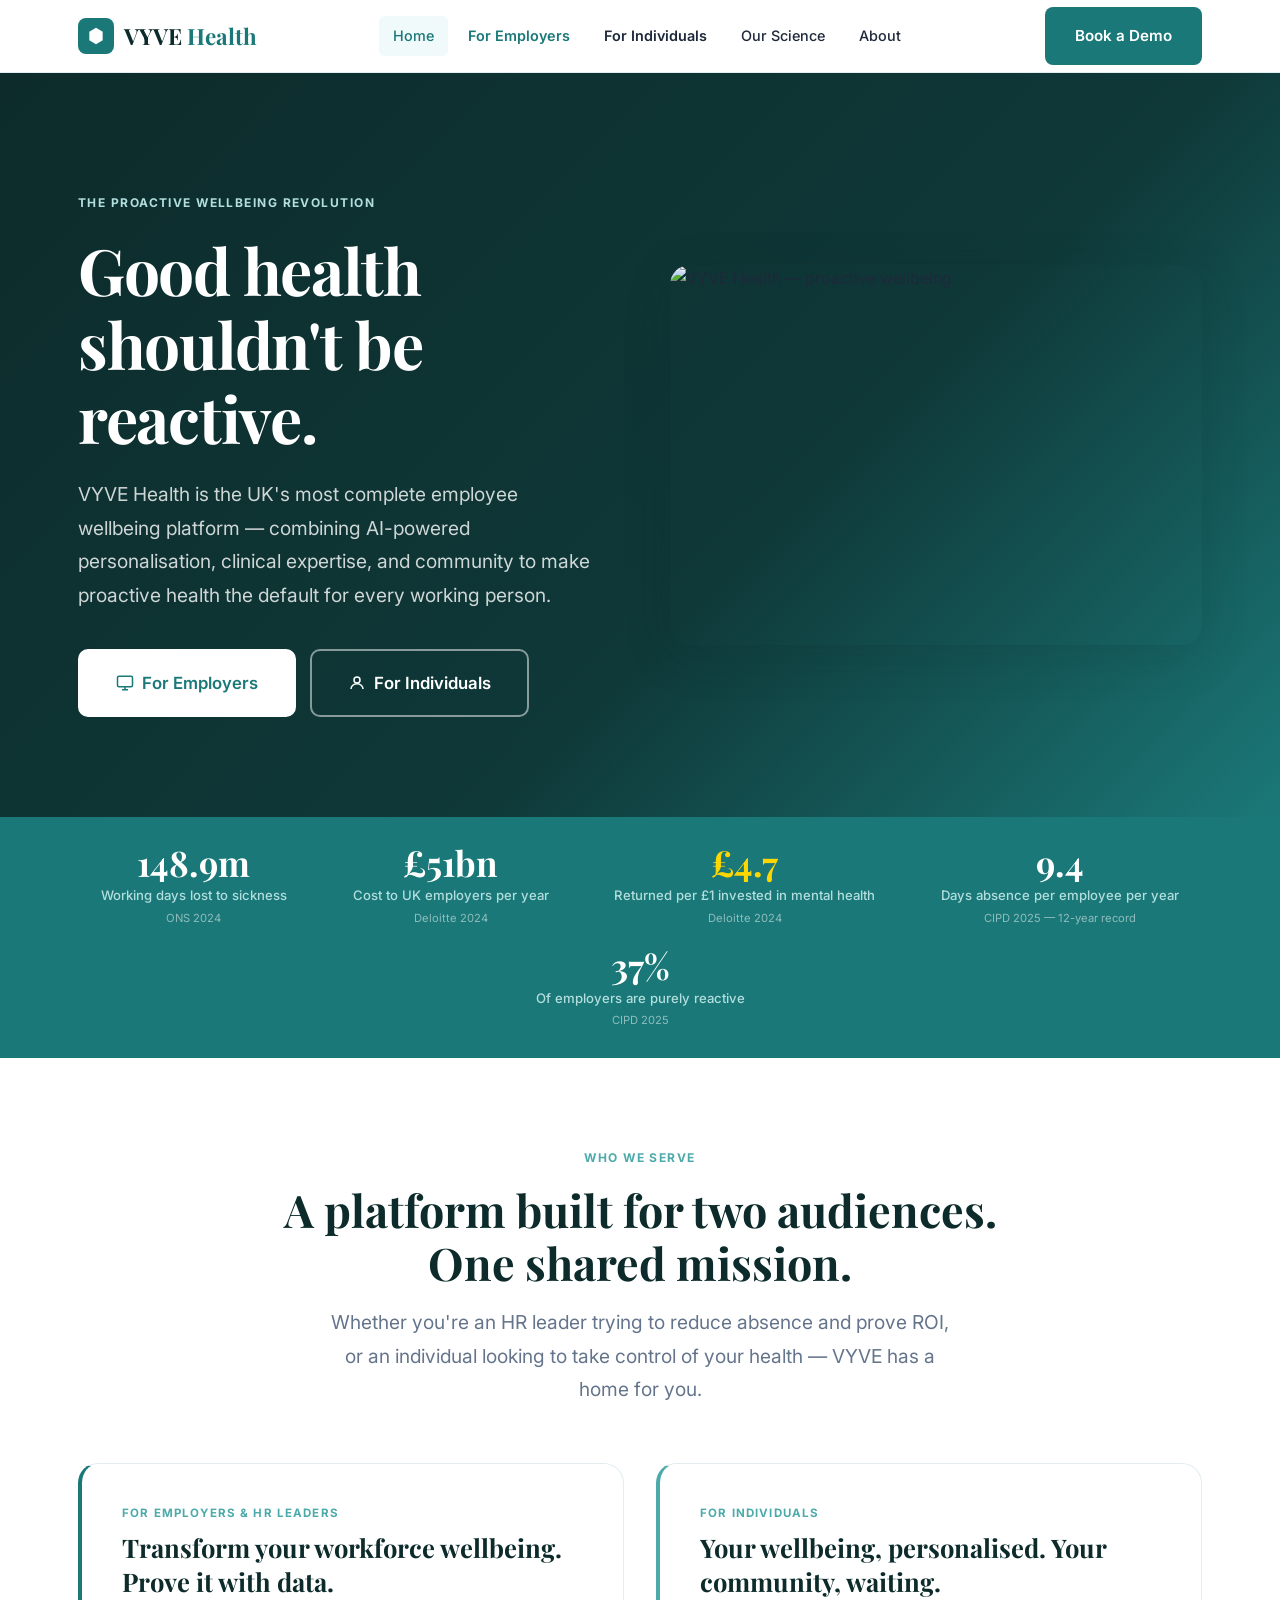
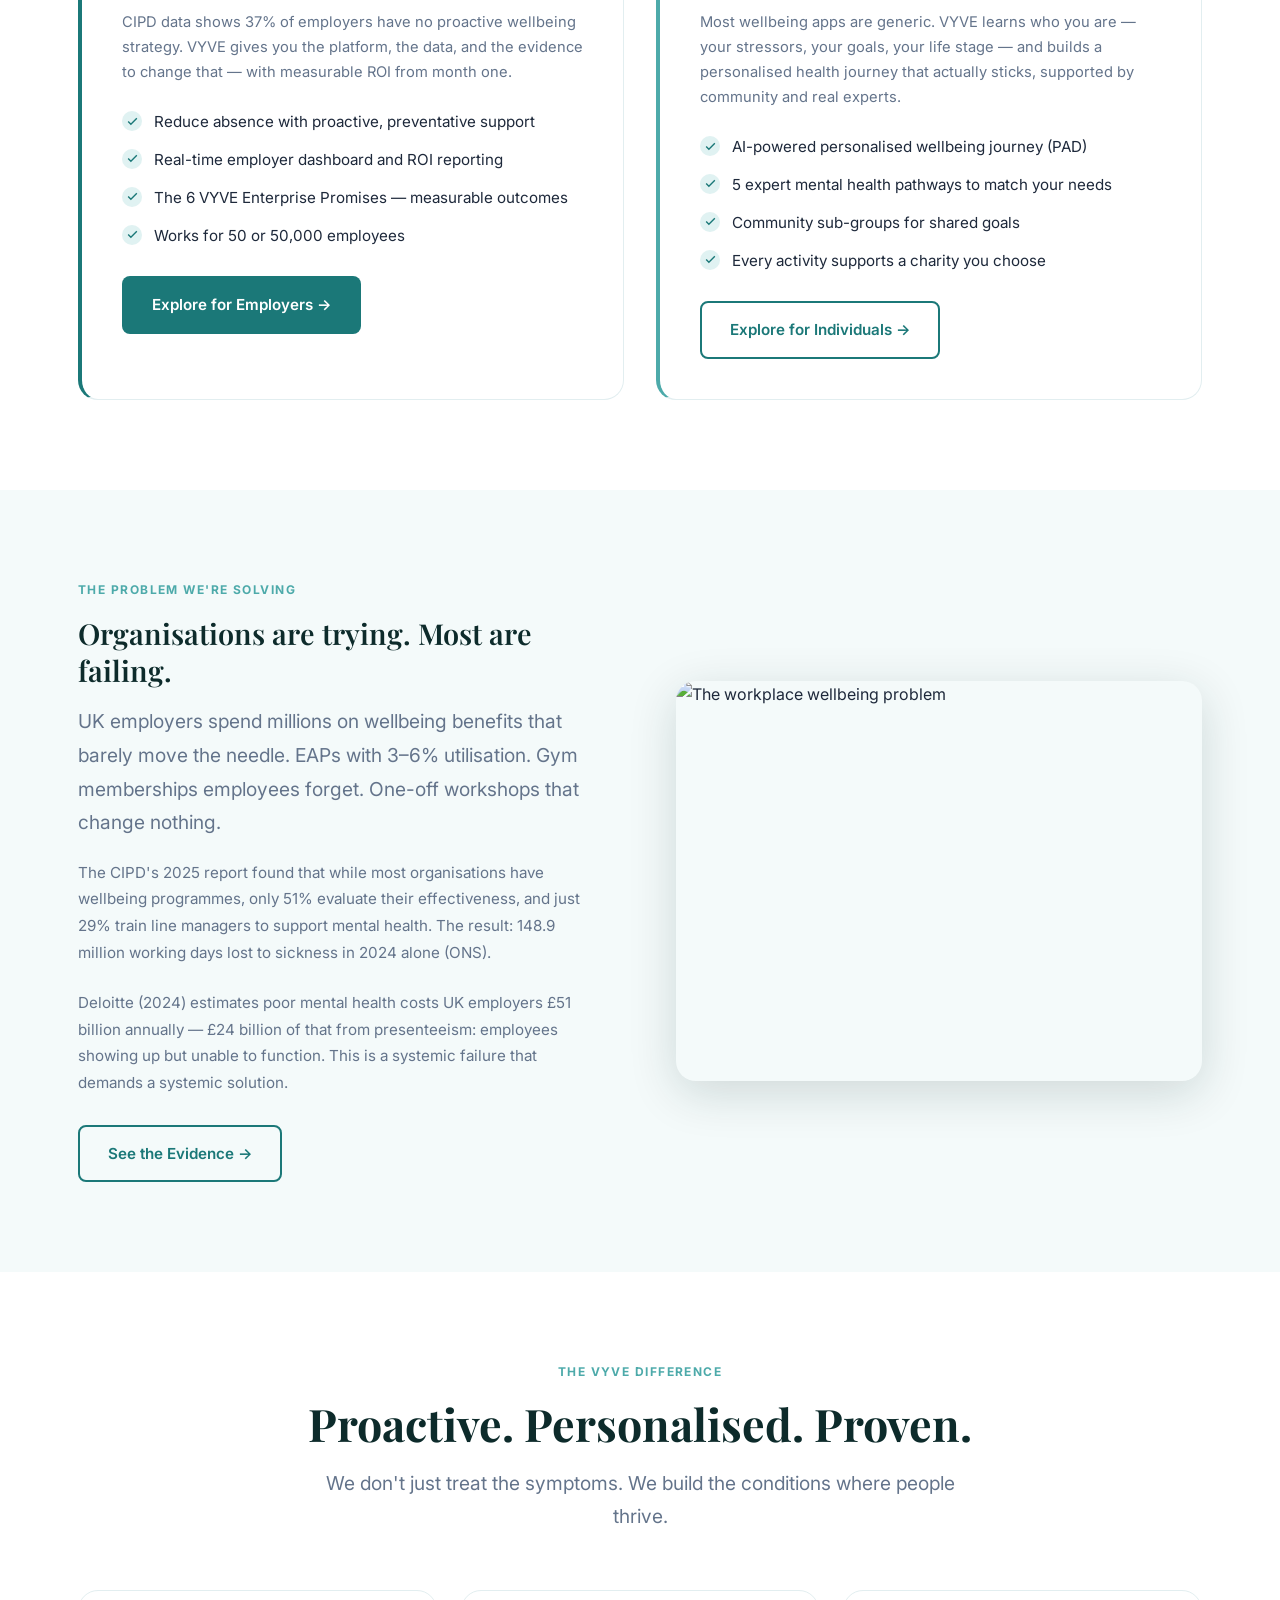
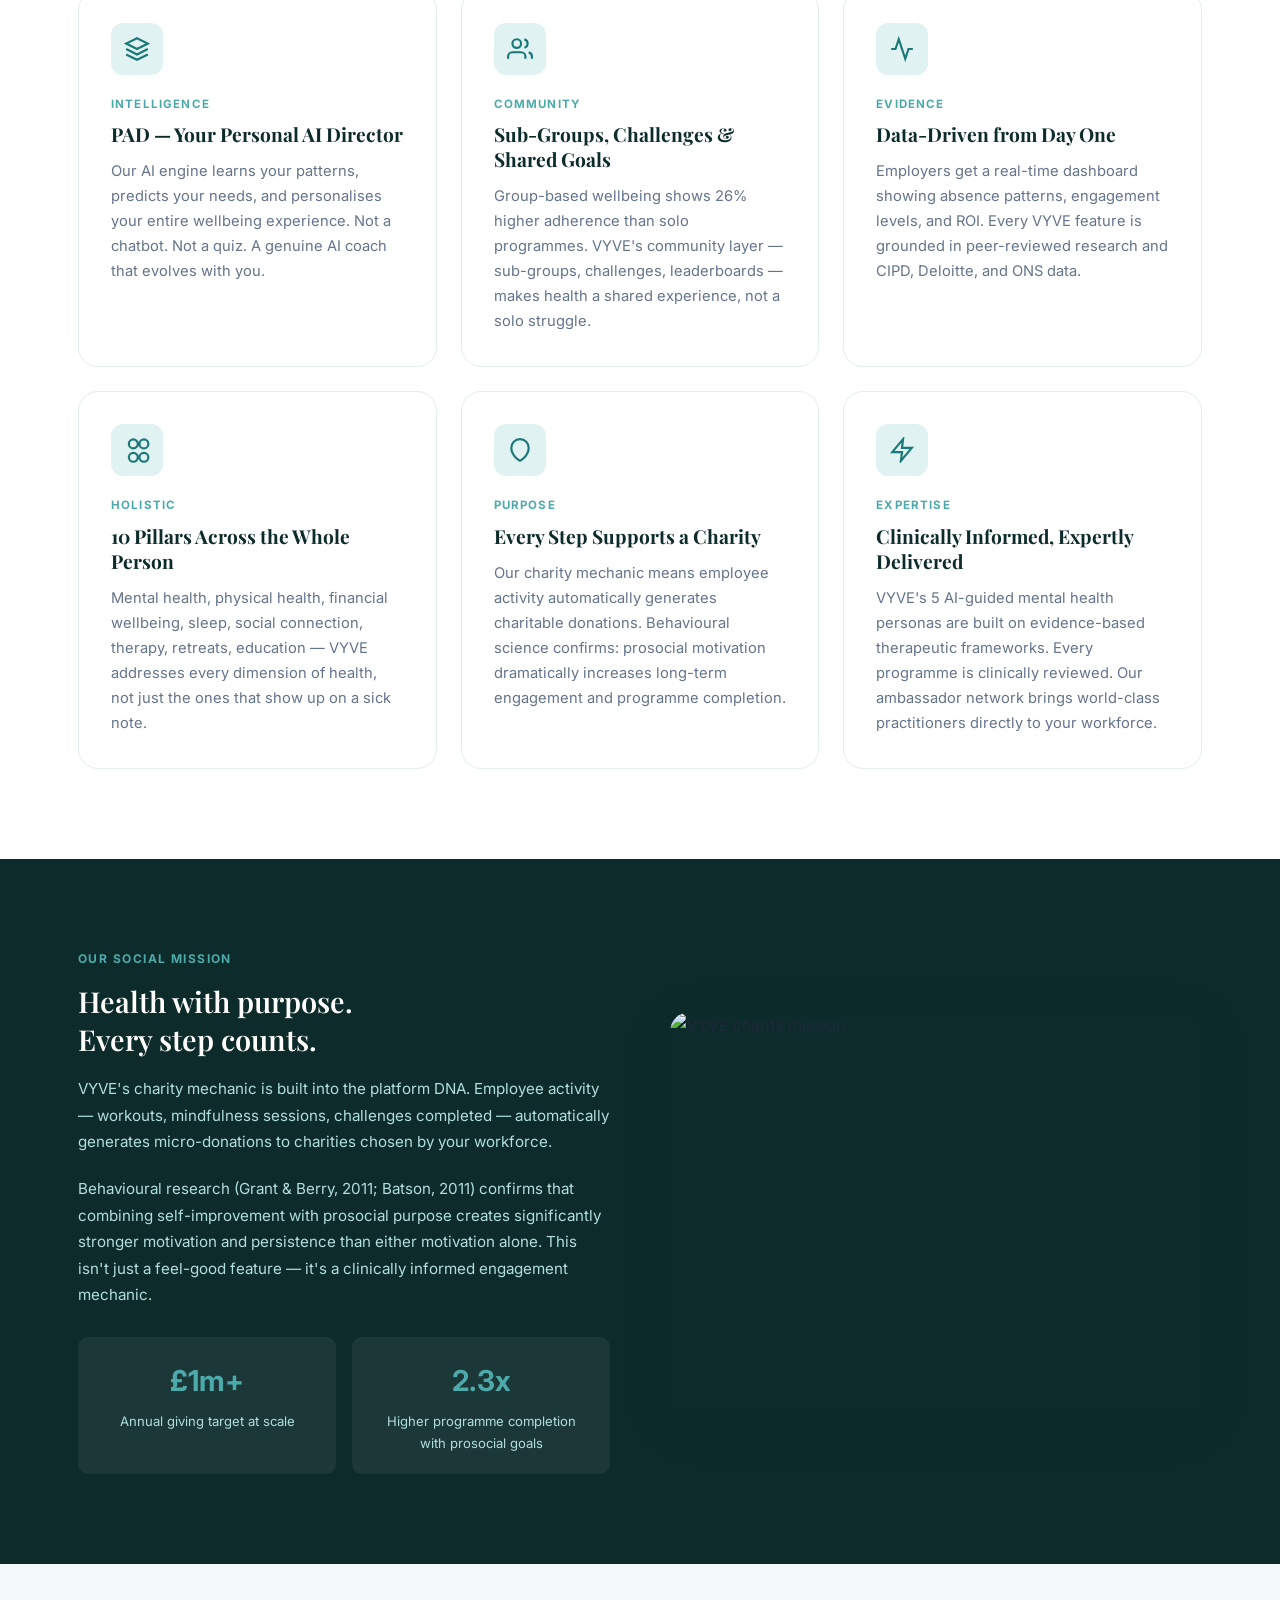
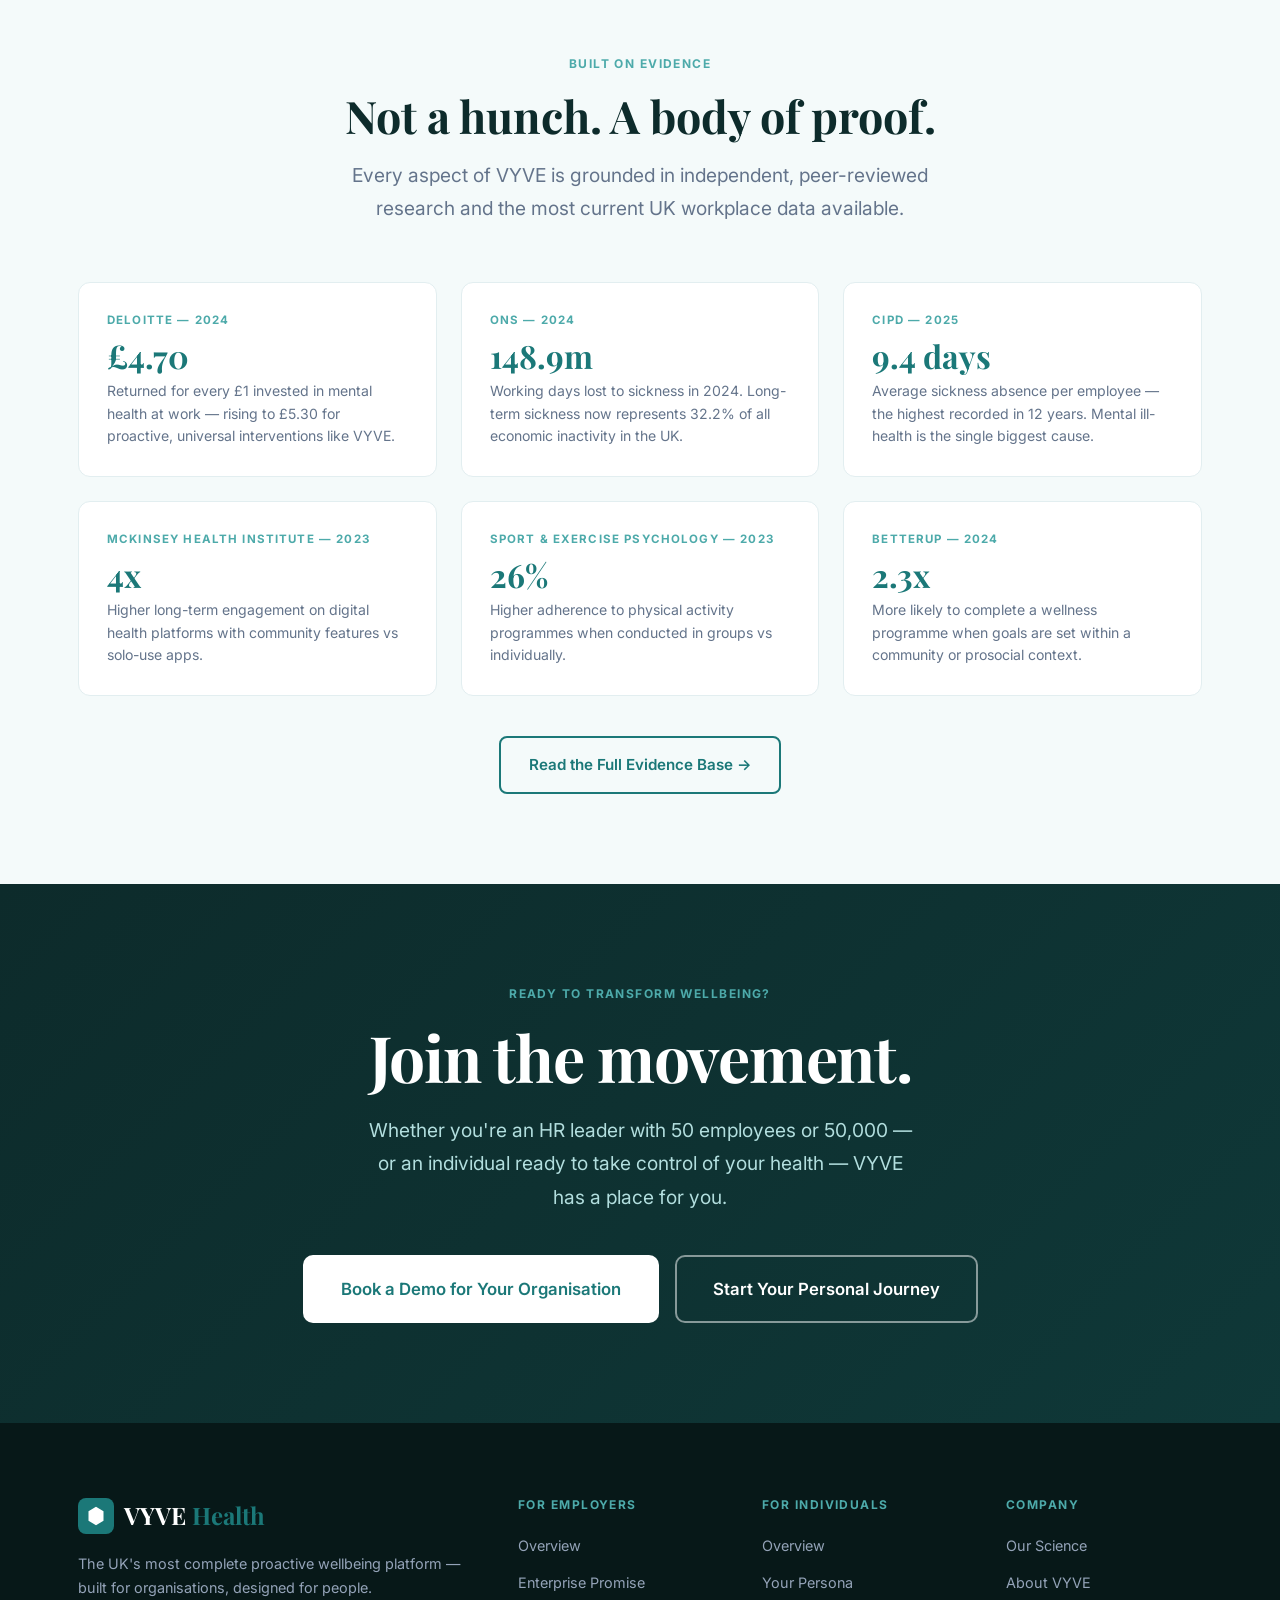
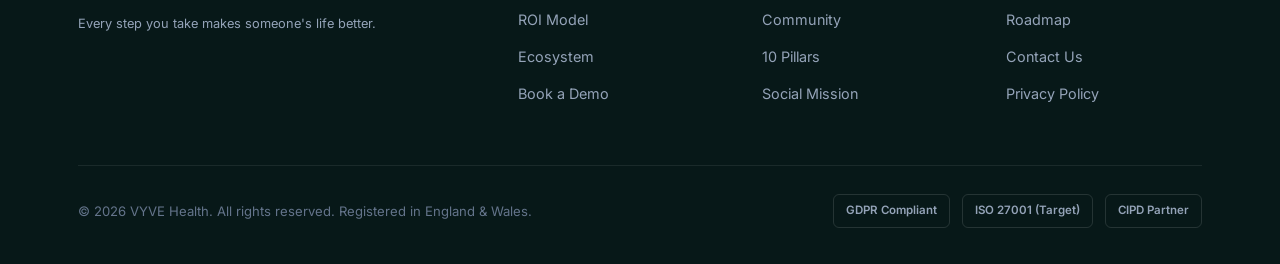
==== index.html @ e2e22ce4 "Add files via upload" ====
<!DOCTYPE html>
<html lang="en">
<head>
<meta charset="UTF-8">
<meta name="viewport" content="width=device-width,initial-scale=1">
<title>Proactive Wellbeing Platform — VYVE Health</title>
<meta name="description" content="VYVE Health — The UK's most complete proactive wellbeing platform for employers and individuals.">
<link rel="preconnect" href="https://fonts.googleapis.com">
<link href="https://fonts.googleapis.com/css2?family=Inter:wght@400;500;600;700&family=Playfair+Display:ital,wght@0,600;0,700;1,600&display=swap" rel="stylesheet">
<link rel="stylesheet" href="styles.css">
</head>
<body>
<nav class="nav" id="nav">
  <div class="nav__inner">
    <a href="index.html" class="nav__logo">
      <div class="nav__logo-mark">
        <svg viewBox="0 0 24 24"><path d="M12 2L4 7v10l8 5 8-5V7L12 2z"/><path d="M12 12l-4-2.5M12 12l4-2.5M12 12v5" stroke-linecap="round"/></svg>
      </div>
      <span class="nav__logo-text">VYVE<span> Health</span></span>
    </a>
    <div class="nav__links">
      <a href="index.html" class="nav__link active">Home</a>
      <a href="employers.html" class="nav__link employer">For Employers</a>
      <a href="individuals.html" class="nav__link individual">For Individuals</a>
      <a href="science.html" class="nav__link">Our Science</a>
      <a href="about.html" class="nav__link">About</a>
    </div>
    <a href="employers.html#demo" class="btn btn--primary nav__cta">Book a Demo</a>
    <button class="nav__mobile-btn" onclick="document.getElementById('nav').classList.toggle('open')" aria-label="Menu">
      <svg viewBox="0 0 24 24"><line x1="3" y1="6" x2="21" y2="6"/><line x1="3" y1="12" x2="21" y2="12"/><line x1="3" y1="18" x2="21" y2="18"/></svg>
    </button>
  </div>
</nav>

<!-- HERO -->
<section class="hero hero--home" style="padding:120px 0 100px">
  <div class="container">
    <div class="hero__grid">
      <div>
        <span class="label fade-up" style="display:block;margin-bottom:20px">The Proactive Wellbeing Revolution</span>
        <h1 class="display fade-up" style="color:white;margin-bottom:24px">Good health<br>shouldn't be<br>reactive.</h1>
        <p class="lead fade-up" style="color:rgba(255,255,255,0.8);margin-bottom:36px;max-width:520px">VYVE Health is the UK's most complete employee wellbeing platform — combining AI-powered personalisation, clinical expertise, and community to make proactive health the default for every working person.</p>
        <div class="hero__btns fade-up">
          <a href="employers.html" class="btn btn--white btn--lg">
            <svg viewBox="0 0 24 24" fill="none" stroke="currentColor" stroke-width="2"><rect x="2" y="3" width="20" height="14" rx="2"/><path d="M8 21h8M12 17v4"/></svg>
            For Employers
          </a>
          <a href="individuals.html" class="btn btn--outline btn--lg" style="border-color:rgba(255,255,255,0.5);color:white">
            <svg viewBox="0 0 24 24" fill="none" stroke="currentColor" stroke-width="2"><circle cx="12" cy="8" r="4"/><path d="M4 20c0-4 3.6-7 8-7s8 3 8 7"/></svg>
            For Individuals
          </a>
        </div>
      </div>
      <div class="hero__image fade-in">
        <img src="images/hero.jpg" alt="VYVE Health — proactive wellbeing" loading="eager"/>
      </div>
    </div>
  </div>
</section>

<!-- STAT STRIP -->
<div class="stat-strip">
  <div class="container">
    <div class="stat-strip__inner">
      <div class="stat-item">
        <div class="stat-item__value"><span data-target="148.9" data-suffix="m">148.9m</span></div>
        <div class="stat-item__label">Working days lost to sickness</div>
        <div class="stat-item__source">ONS 2024</div>
      </div>
      <div class="stat-item">
        <div class="stat-item__value"><span data-target="51" data-prefix="£" data-suffix="bn">£51bn</span></div>
        <div class="stat-item__label">Cost to UK employers per year</div>
        <div class="stat-item__source">Deloitte 2024</div>
      </div>
      <div class="stat-item">
        <div class="stat-item__value" style="color:#FFD700"><span data-target="4.7" data-prefix="£">£4.7</span></div>
        <div class="stat-item__label">Returned per £1 invested in mental health</div>
        <div class="stat-item__source">Deloitte 2024</div>
      </div>
      <div class="stat-item">
        <div class="stat-item__value"><span data-target="9.4">9.4</span></div>
        <div class="stat-item__label">Days absence per employee per year</div>
        <div class="stat-item__source">CIPD 2025 — 12-year record</div>
      </div>
      <div class="stat-item">
        <div class="stat-item__value"><span data-target="37" data-suffix="%">37%</span></div>
        <div class="stat-item__label">Of employers are purely reactive</div>
        <div class="stat-item__source">CIPD 2025</div>
      </div>
    </div>
  </div>
</div>

<!-- TWO PATHS -->
<section class="section">
  <div class="container">
    <div class="section__header">
      <span class="label">Who We Serve</span>
      <h2 class="headline">A platform built for two audiences.<br>One shared mission.</h2>
      <p class="lead">Whether you're an HR leader trying to reduce absence and prove ROI, or an individual looking to take control of your health — VYVE has a home for you.</p>
    </div>
    <div class="cards cards--2" style="gap:32px">
      <div class="card" style="border-left:4px solid var(--teal);padding:40px">
        <div class="card__label">For Employers & HR Leaders</div>
        <h3 class="card__title" style="font-size:1.6rem">Transform your workforce wellbeing. Prove it with data.</h3>
        <p class="card__body" style="margin-bottom:24px">CIPD data shows 37% of employers have no proactive wellbeing strategy. VYVE gives you the platform, the data, and the evidence to change that — with measurable ROI from month one.</p>
        <ul class="check-list" style="margin-bottom:28px">
          <li>Reduce absence with proactive, preventative support</li>
          <li>Real-time employer dashboard and ROI reporting</li>
          <li>The 6 VYVE Enterprise Promises — measurable outcomes</li>
          <li>Works for 50 or 50,000 employees</li>
        </ul>
        <a href="employers.html" class="btn btn--primary">Explore for Employers →</a>
      </div>
      <div class="card" style="border-left:4px solid var(--teal-lt);padding:40px">
        <div class="card__label">For Individuals</div>
        <h3 class="card__title" style="font-size:1.6rem">Your wellbeing, personalised. Your community, waiting.</h3>
        <p class="card__body" style="margin-bottom:24px">Most wellbeing apps are generic. VYVE learns who you are — your stressors, your goals, your life stage — and builds a personalised health journey that actually sticks, supported by community and real experts.</p>
        <ul class="check-list" style="margin-bottom:28px">
          <li>AI-powered personalised wellbeing journey (PAD)</li>
          <li>5 expert mental health pathways to match your needs</li>
          <li>Community sub-groups for shared goals</li>
          <li>Every activity supports a charity you choose</li>
        </ul>
        <a href="individuals.html" class="btn btn--outline">Explore for Individuals →</a>
      </div>
    </div>
  </div>
</section>

<!-- THE PROBLEM -->
<section class="section section--light">
  <div class="container">
    <div class="two-col">
      <div>
        <span class="label">The Problem We're Solving</span>
        <h2 class="subhead" style="color:var(--dark);margin-bottom:16px">Organisations are trying. Most are failing.</h2>
        <p class="lead" style="margin-bottom:20px">UK employers spend millions on wellbeing benefits that barely move the needle. EAPs with 3–6% utilisation. Gym memberships employees forget. One-off workshops that change nothing.</p>
        <p style="color:var(--grey);font-size:0.95rem;line-height:1.75;margin-bottom:24px">The CIPD's 2025 report found that while most organisations have wellbeing programmes, only 51% evaluate their effectiveness, and just 29% train line managers to support mental health. The result: 148.9 million working days lost to sickness in 2024 alone (ONS).</p>
        <p style="color:var(--grey);font-size:0.95rem;line-height:1.75;margin-bottom:28px">Deloitte (2024) estimates poor mental health costs UK employers £51 billion annually — £24 billion of that from presenteeism: employees showing up but unable to function. This is a systemic failure that demands a systemic solution.</p>
        <a href="science.html" class="btn btn--outline">See the Evidence →</a>
      </div>
      <div class="two-col__image">
        <img src="images/problem.jpg" alt="The workplace wellbeing problem" loading="lazy"/>
      </div>
    </div>
  </div>
</section>

<!-- VYVE DIFFERENCE -->
<section class="section">
  <div class="container">
    <div class="section__header">
      <span class="label">The VYVE Difference</span>
      <h2 class="headline">Proactive. Personalised. Proven.</h2>
      <p class="lead">We don't just treat the symptoms. We build the conditions where people thrive.</p>
    </div>
    <div class="cards cards--3" style="gap:24px">
      <div class="card fade-up">
        <div class="card__icon"><svg viewBox="0 0 24 24"><path d="M12 2L2 7l10 5 10-5-10-5z"/><path d="M2 17l10 5 10-5"/><path d="M2 12l10 5 10-5"/></svg></div>
        <div class="card__label">Intelligence</div>
        <h3 class="card__title">PAD — Your Personal AI Director</h3>
        <p class="card__body">Our AI engine learns your patterns, predicts your needs, and personalises your entire wellbeing experience. Not a chatbot. Not a quiz. A genuine AI coach that evolves with you.</p>
      </div>
      <div class="card fade-up">
        <div class="card__icon"><svg viewBox="0 0 24 24"><path d="M17 21v-2a4 4 0 0 0-4-4H5a4 4 0 0 0-4 4v2"/><circle cx="9" cy="7" r="4"/><path d="M23 21v-2a4 4 0 0 0-3-3.87"/><path d="M16 3.13a4 4 0 0 1 0 7.75"/></svg></div>
        <div class="card__label">Community</div>
        <h3 class="card__title">Sub-Groups, Challenges & Shared Goals</h3>
        <p class="card__body">Group-based wellbeing shows 26% higher adherence than solo programmes. VYVE's community layer — sub-groups, challenges, leaderboards — makes health a shared experience, not a solo struggle.</p>
      </div>
      <div class="card fade-up">
        <div class="card__icon"><svg viewBox="0 0 24 24"><path d="M22 12h-4l-3 9L9 3l-3 9H2"/></svg></div>
        <div class="card__label">Evidence</div>
        <h3 class="card__title">Data-Driven from Day One</h3>
        <p class="card__body">Employers get a real-time dashboard showing absence patterns, engagement levels, and ROI. Every VYVE feature is grounded in peer-reviewed research and CIPD, Deloitte, and ONS data.</p>
      </div>
      <div class="card fade-up">
        <div class="card__icon"><svg viewBox="0 0 24 24"><path d="M4.5 6.375a4.125 4.125 0 1 0 8.25 0 4.125 4.125 0 0 0-8.25 0zm9.75 0a4.125 4.125 0 1 0 8.25 0 4.125 4.125 0 0 0-8.25 0zM4.5 18.75a4.125 4.125 0 1 0 8.25 0 4.125 4.125 0 0 0-8.25 0zm9.75 0a4.125 4.125 0 1 0 8.25 0 4.125 4.125 0 0 0-8.25 0z"/></svg></div>
        <div class="card__label">Holistic</div>
        <h3 class="card__title">10 Pillars Across the Whole Person</h3>
        <p class="card__body">Mental health, physical health, financial wellbeing, sleep, social connection, therapy, retreats, education — VYVE addresses every dimension of health, not just the ones that show up on a sick note.</p>
      </div>
      <div class="card fade-up">
        <div class="card__icon"><svg viewBox="0 0 24 24"><path d="M12 22s-8-4.5-8-11.8A8 8 0 0 1 12 2a8 8 0 0 1 8 8.2c0 7.3-8 11.8-8 11.8z"/></svg></div>
        <div class="card__label">Purpose</div>
        <h3 class="card__title">Every Step Supports a Charity</h3>
        <p class="card__body">Our charity mechanic means employee activity automatically generates charitable donations. Behavioural science confirms: prosocial motivation dramatically increases long-term engagement and programme completion.</p>
      </div>
      <div class="card fade-up">
        <div class="card__icon"><svg viewBox="0 0 24 24"><path d="M13 2L3 14h9l-1 8 10-12h-9l1-8z"/></svg></div>
        <div class="card__label">Expertise</div>
        <h3 class="card__title">Clinically Informed, Expertly Delivered</h3>
        <p class="card__body">VYVE's 5 AI-guided mental health personas are built on evidence-based therapeutic frameworks. Every programme is clinically reviewed. Our ambassador network brings world-class practitioners directly to your workforce.</p>
      </div>
    </div>
  </div>
</section>

<!-- SOCIAL MISSION -->
<section class="section section--dark">
  <div class="container">
    <div class="two-col" style="gap:60px">
      <div>
        <span class="label" style="color:var(--teal-lt)">Our Social Mission</span>
        <h2 class="subhead" style="color:white;margin-bottom:18px">Health with purpose.<br>Every step counts.</h2>
        <p style="color:var(--teal-md);font-size:0.95rem;line-height:1.75;margin-bottom:20px">VYVE's charity mechanic is built into the platform DNA. Employee activity — workouts, mindfulness sessions, challenges completed — automatically generates micro-donations to charities chosen by your workforce.</p>
        <p style="color:var(--teal-md);font-size:0.95rem;line-height:1.75;margin-bottom:28px">Behavioural research (Grant & Berry, 2011; Batson, 2011) confirms that combining self-improvement with prosocial purpose creates significantly stronger motivation and persistence than either motivation alone. This isn't just a feel-good feature — it's a clinically informed engagement mechanic.</p>
        <div style="display:grid;grid-template-columns:1fr 1fr;gap:16px">
          <div style="background:rgba(255,255,255,0.06);border-radius:10px;padding:20px;text-align:center">
            <div style="font-size:1.8rem;font-weight:700;color:var(--teal-lt)">£1m+</div>
            <div style="font-size:0.82rem;color:var(--teal-md);margin-top:4px">Annual giving target at scale</div>
          </div>
          <div style="background:rgba(255,255,255,0.06);border-radius:10px;padding:20px;text-align:center">
            <div style="font-size:1.8rem;font-weight:700;color:var(--teal-lt)">2.3x</div>
            <div style="font-size:0.82rem;color:var(--teal-md);margin-top:4px">Higher programme completion with prosocial goals</div>
          </div>
        </div>
      </div>
      <div class="two-col__image">
        <img src="images/charity.jpg" alt="VYVE charity mission" loading="lazy"/>
      </div>
    </div>
  </div>
</section>

<!-- QUICK EVIDENCE -->
<section class="section section--light">
  <div class="container">
    <div class="section__header">
      <span class="label">Built on Evidence</span>
      <h2 class="headline">Not a hunch. A body of proof.</h2>
      <p class="lead">Every aspect of VYVE is grounded in independent, peer-reviewed research and the most current UK workplace data available.</p>
    </div>
    <div class="evidence-grid">
      <div class="evidence-card fade-up"><div class="evidence-card__source">Deloitte — 2024</div><div class="evidence-card__stat">£4.70</div><div class="evidence-card__desc">Returned for every £1 invested in mental health at work — rising to £5.30 for proactive, universal interventions like VYVE.</div></div>
      <div class="evidence-card fade-up"><div class="evidence-card__source">ONS — 2024</div><div class="evidence-card__stat">148.9m</div><div class="evidence-card__desc">Working days lost to sickness in 2024. Long-term sickness now represents 32.2% of all economic inactivity in the UK.</div></div>
      <div class="evidence-card fade-up"><div class="evidence-card__source">CIPD — 2025</div><div class="evidence-card__stat">9.4 days</div><div class="evidence-card__desc">Average sickness absence per employee — the highest recorded in 12 years. Mental ill-health is the single biggest cause.</div></div>
      <div class="evidence-card fade-up"><div class="evidence-card__source">McKinsey Health Institute — 2023</div><div class="evidence-card__stat">4x</div><div class="evidence-card__desc">Higher long-term engagement on digital health platforms with community features vs solo-use apps.</div></div>
      <div class="evidence-card fade-up"><div class="evidence-card__source">Sport & Exercise Psychology — 2023</div><div class="evidence-card__stat">26%</div><div class="evidence-card__desc">Higher adherence to physical activity programmes when conducted in groups vs individually.</div></div>
      <div class="evidence-card fade-up"><div class="evidence-card__source">BetterUp — 2024</div><div class="evidence-card__stat">2.3x</div><div class="evidence-card__desc">More likely to complete a wellness programme when goals are set within a community or prosocial context.</div></div>
    </div>
    <div style="text-align:center;margin-top:40px">
      <a href="science.html" class="btn btn--outline">Read the Full Evidence Base →</a>
    </div>
  </div>
</section>

<!-- CTA -->
<section class="cta-section">
  <div class="container">
    <span class="label" style="display:block;margin-bottom:16px">Ready to transform wellbeing?</span>
    <h2 class="display" style="color:white;margin-bottom:20px">Join the movement.</h2>
    <p class="lead" style="color:var(--teal-md);margin-bottom:40px;max-width:560px;margin-left:auto;margin-right:auto">Whether you're an HR leader with 50 employees or 50,000 — or an individual ready to take control of your health — VYVE has a place for you.</p>
    <div class="cta-section__btns">
      <a href="employers.html#demo" class="btn btn--white btn--lg">Book a Demo for Your Organisation</a>
      <a href="individuals.html" class="btn btn--outline btn--lg" style="border-color:rgba(255,255,255,0.5);color:white">Start Your Personal Journey</a>
    </div>
  </div>
</section>

<footer class="footer">
  <div class="container">
    <div class="footer__grid">
      <div class="footer__brand">
        <a href="index.html" class="nav__logo">
          <div class="nav__logo-mark" style="background:#1B7878">
            <svg viewBox="0 0 24 24" fill="none" stroke="white" stroke-width="2"><path d="M12 2L4 7v10l8 5 8-5V7L12 2z"/></svg>
          </div>
          <span class="nav__logo-text" style="color:white">VYVE<span> Health</span></span>
        </a>
        <p class="footer__tagline" style="margin-top:16px">The UK's most complete proactive wellbeing platform — built for organisations, designed for people.</p>
        <p class="footer__tagline" style="margin-top:12px;font-size:0.8rem">Every step you take makes someone's life better.</p>
      </div>
      <div>
        <p class="footer__col-title">For Employers</p>
        <ul class="footer__links">
          <li><a href="employers.html">Overview</a></li>
          <li><a href="employers.html#promise">Enterprise Promise</a></li>
          <li><a href="employers.html#roi">ROI Model</a></li>
          <li><a href="employers.html#ecosystem">Ecosystem</a></li>
          <li><a href="employers.html#demo">Book a Demo</a></li>
        </ul>
      </div>
      <div>
        <p class="footer__col-title">For Individuals</p>
        <ul class="footer__links">
          <li><a href="individuals.html">Overview</a></li>
          <li><a href="individuals.html#personas">Your Persona</a></li>
          <li><a href="individuals.html#community">Community</a></li>
          <li><a href="individuals.html#pillars">10 Pillars</a></li>
          <li><a href="individuals.html#charity">Social Mission</a></li>
        </ul>
      </div>
      <div>
        <p class="footer__col-title">Company</p>
        <ul class="footer__links">
          <li><a href="science.html">Our Science</a></li>
          <li><a href="about.html">About VYVE</a></li>
          <li><a href="about.html#roadmap">Roadmap</a></li>
          <li><a href="mailto:hello@vyvehealth.co.uk">Contact Us</a></li>
          <li><a href="#">Privacy Policy</a></li>
        </ul>
      </div>
    </div>
    <div class="footer__bottom">
      <span class="footer__copy">© 2026 VYVE Health. All rights reserved. Registered in England & Wales.</span>
      <div class="footer__certifications">
        <span class="footer__cert">GDPR Compliant</span>
        <span class="footer__cert">ISO 27001 (Target)</span>
        <span class="footer__cert">CIPD Partner</span>
      </div>
    </div>
  </div>
</footer>
<script>
// Fade-up animations
const obs = new IntersectionObserver((entries) => {
  entries.forEach(e => { if(e.isIntersecting) e.target.classList.add('visible'); });
}, { threshold: 0.1 });
document.querySelectorAll('.fade-up, .fade-in').forEach(el => obs.observe(el));

// Count-up animation
function countUp(el) {
  const target = parseFloat(el.dataset.target);
  const prefix = el.dataset.prefix || '';
  const suffix = el.dataset.suffix || '';
  const duration = 1800;
  const steps = 60;
  let count = 0;
  const inc = target / steps;
  const timer = setInterval(() => {
    count = Math.min(count + inc, target);
    el.textContent = prefix + (Number.isInteger(target) ? Math.round(count) : count.toFixed(1)) + suffix;
    if(count >= target) clearInterval(timer);
  }, duration / steps);
}
const cObs = new IntersectionObserver((entries) => {
  entries.forEach(e => {
    if(e.isIntersecting) { countUp(e.target); cObs.unobserve(e.target); }
  });
}, { threshold: 0.5 });
document.querySelectorAll('[data-target]').forEach(el => cObs.observe(el));
</script>
</body></html>
---- styles.css ----
/* ═══════════════════════════════════════════════════════
   VYVE HEALTH — Global Stylesheet
   Brand: Teal #1B7878 | Dark #0D2B2B | White #FFFFFF
═══════════════════════════════════════════════════════ */

:root {
  --teal:      #1B7878;
  --teal-lt:   #4DAAAA;
  --teal-md:   #B2DEDE;
  --teal-xl:   #E0F2F2;
  --teal-xxl:  #F0FAFA;
  --dark:      #0D2B2B;
  --charcoal:  #1E293B;
  --grey:      #64748B;
  --grey-lt:   #94A3B8;
  --border:    #E2EEF0;
  --light:     #F4FAFA;
  --white:     #FFFFFF;

  --font-head: 'Playfair Display', Georgia, serif;
  --font-body: 'Inter', -apple-system, sans-serif;

  --radius:    12px;
  --radius-lg: 20px;
  --shadow:    0 4px 24px rgba(11,43,43,0.10);
  --shadow-lg: 0 12px 48px rgba(11,43,43,0.16);
  --transition: all 0.3s cubic-bezier(0.4,0,0.2,1);
}

*, *::before, *::after { box-sizing: border-box; margin: 0; padding: 0; }

html { scroll-behavior: smooth; font-size: 16px; }

body {
  font-family: var(--font-body);
  color: var(--charcoal);
  background: var(--white);
  line-height: 1.7;
  -webkit-font-smoothing: antialiased;
}

img { max-width: 100%; display: block; }
a  { color: inherit; text-decoration: none; }
ul { list-style: none; }

/* ── Layout ─────────────────────────────────────────── */
.container { max-width: 1180px; margin: 0 auto; padding: 0 28px; }
.container--narrow { max-width: 820px; margin: 0 auto; padding: 0 28px; }

/* ── Typography ─────────────────────────────────────── */
.display { font-family: var(--font-head); font-size: clamp(2.4rem,5vw,4rem); line-height: 1.15; font-weight: 700; letter-spacing: -0.02em; }
.headline { font-family: var(--font-head); font-size: clamp(1.8rem,3.5vw,2.8rem); line-height: 1.2; font-weight: 700; }
.subhead  { font-family: var(--font-head); font-size: clamp(1.3rem,2.5vw,1.8rem); line-height: 1.3; font-weight: 600; }
.lead     { font-size: clamp(1rem,1.5vw,1.2rem); line-height: 1.75; color: var(--grey); }
.label    { font-size: 0.75rem; font-weight: 700; letter-spacing: 0.12em; text-transform: uppercase; color: var(--teal-lt); }

/* ── Buttons ────────────────────────────────────────── */
.btn {
  display: inline-flex; align-items: center; gap: 8px;
  padding: 14px 28px; border-radius: 8px;
  font-size: 0.95rem; font-weight: 600; cursor: pointer;
  transition: var(--transition); white-space: nowrap; border: 2px solid transparent;
}
.btn--primary   { background: var(--teal); color: var(--white); }
.btn--primary:hover { background: #155f5f; transform: translateY(-1px); box-shadow: var(--shadow); }
.btn--outline   { border-color: var(--teal); color: var(--teal); background: transparent; }
.btn--outline:hover { background: var(--teal-xxl); }
.btn--white     { background: var(--white); color: var(--teal); }
.btn--white:hover { background: var(--teal-xl); }
.btn--dark      { background: var(--dark); color: var(--white); }
.btn--dark:hover { background: #1a4040; transform: translateY(-1px); box-shadow: var(--shadow); }
.btn--lg { padding: 18px 36px; font-size: 1.05rem; border-radius: 10px; }
.btn svg { width: 18px; height: 18px; flex-shrink: 0; }

/* ── Navigation ─────────────────────────────────────── */
.nav {
  position: sticky; top: 0; z-index: 100;
  background: rgba(255,255,255,0.97);
  backdrop-filter: blur(10px);
  border-bottom: 1px solid var(--border);
}
.nav__inner {
  display: flex; align-items: center; justify-content: space-between;
  padding: 0 28px; max-width: 1180px; margin: 0 auto; height: 72px;
}
.nav__logo { display: flex; align-items: center; gap: 10px; }
.nav__logo-mark {
  width: 36px; height: 36px; background: var(--teal); border-radius: 8px;
  display: flex; align-items: center; justify-content: center;
}
.nav__logo-mark svg { width: 20px; height: 20px; fill: white; }
.nav__logo-text { font-family: var(--font-head); font-size: 1.4rem; font-weight: 700; color: var(--dark); }
.nav__logo-text span { color: var(--teal); }
.nav__links { display: flex; align-items: center; gap: 6px; }
.nav__link {
  padding: 8px 14px; border-radius: 6px; font-size: 0.9rem; font-weight: 500;
  color: var(--charcoal); transition: var(--transition);
}
.nav__link:hover { background: var(--teal-xl); color: var(--teal); }
.nav__link.active { color: var(--teal); background: var(--teal-xxl); }
.nav__link.employer { color: var(--teal); font-weight: 600; }
.nav__link.individual { color: var(--charcoal); font-weight: 600; }
.nav__cta { margin-left: 8px; }
.nav__mobile-btn { display: none; background: none; border: none; cursor: pointer; padding: 8px; }
.nav__mobile-btn svg { width: 24px; height: 24px; stroke: var(--dark); fill: none; stroke-width: 2; }

/* ── Page Hero Variants ─────────────────────────────── */
.hero { padding: 100px 0 80px; }
.hero--home { background: linear-gradient(135deg, var(--dark) 0%, #0f3838 60%, var(--teal) 100%); }
.hero--employer { background: linear-gradient(135deg, var(--dark) 0%, #0a2828 50%, #1a5050 100%); }
.hero--individual { background: linear-gradient(135deg, #0f3535 0%, var(--teal) 60%, #2d9090 100%); }
.hero--about { background: linear-gradient(135deg, var(--dark) 0%, #0e3030 70%, var(--teal) 100%); }

.hero .label { margin-bottom: 20px; display: block; color: var(--teal-md); }
.hero .display { color: var(--white); margin-bottom: 24px; }
.hero .lead { color: rgba(255,255,255,0.8); margin-bottom: 36px; max-width: 580px; }

.hero__btns { display: flex; gap: 14px; flex-wrap: wrap; }
.hero__grid { display: grid; grid-template-columns: 1fr 1fr; gap: 60px; align-items: center; }
.hero__image { border-radius: var(--radius-lg); overflow: hidden; box-shadow: var(--shadow-lg); }
.hero__image img { width: 100%; height: 380px; object-fit: cover; }

/* ── Stat Strips ────────────────────────────────────── */
.stat-strip { background: var(--teal); padding: 28px 0; }
.stat-strip__inner { display: flex; justify-content: space-around; align-items: center; flex-wrap: wrap; gap: 20px; }
.stat-item { text-align: center; }
.stat-item__value { font-family: var(--font-head); font-size: 2.2rem; font-weight: 700; color: var(--white); line-height: 1; }
.stat-item__label { font-size: 0.82rem; color: var(--teal-md); margin-top: 4px; font-weight: 500; }
.stat-item__source { font-size: 0.7rem; color: rgba(255,255,255,0.5); margin-top: 2px; }

/* ── Sections ───────────────────────────────────────── */
.section { padding: 90px 0; }
.section--light { background: var(--light); }
.section--teal-xl { background: var(--teal-xxl); }
.section--dark { background: var(--dark); }
.section__header { text-align: center; margin-bottom: 56px; }
.section__header .label { display: block; margin-bottom: 14px; }
.section__header .headline { color: var(--dark); margin-bottom: 16px; }
.section__header .lead { max-width: 640px; margin: 0 auto; }
.section--dark .section__header .headline { color: var(--white); }
.section--dark .section__header .lead { color: var(--teal-md); }

/* ── Cards ──────────────────────────────────────────── */
.cards { display: grid; gap: 24px; }
.cards--2 { grid-template-columns: repeat(2, 1fr); }
.cards--3 { grid-template-columns: repeat(3, 1fr); }
.cards--4 { grid-template-columns: repeat(4, 1fr); }

.card {
  background: var(--white); border-radius: var(--radius-lg);
  padding: 32px; border: 1px solid var(--border);
  transition: var(--transition);
}
.card:hover { transform: translateY(-4px); box-shadow: var(--shadow-lg); border-color: var(--teal-md); }
.card__icon {
  width: 52px; height: 52px; border-radius: 12px;
  background: var(--teal-xl); display: flex; align-items: center; justify-content: center;
  margin-bottom: 20px; flex-shrink: 0;
}
.card__icon svg { width: 26px; height: 26px; stroke: var(--teal); fill: none; stroke-width: 2; }
.card__label { font-size: 0.72rem; font-weight: 700; letter-spacing: 0.1em; text-transform: uppercase; color: var(--teal-lt); margin-bottom: 8px; }
.card__title { font-family: var(--font-head); font-size: 1.2rem; font-weight: 700; color: var(--dark); margin-bottom: 12px; line-height: 1.3; }
.card__body  { font-size: 0.92rem; color: var(--grey); line-height: 1.7; }
.card--teal  { background: var(--teal); border-color: var(--teal); }
.card--teal .card__title { color: var(--white); }
.card--teal .card__body  { color: var(--teal-md); }
.card--teal .card__icon  { background: rgba(255,255,255,0.15); }
.card--teal .card__icon svg { stroke: var(--white); }
.card--dark  { background: var(--dark); border-color: var(--dark); }
.card--dark .card__title { color: var(--white); }
.card--dark .card__body  { color: var(--teal-md); }
.card--dark .card__icon  { background: rgba(255,255,255,0.1); }
.card--dark .card__icon svg { stroke: var(--teal-lt); }

/* ── Promise Blocks ─────────────────────────────────── */
.promise { display: flex; gap: 20px; align-items: flex-start; padding: 28px; background: var(--white); border-radius: var(--radius); border: 1px solid var(--border); transition: var(--transition); }
.promise:hover { border-color: var(--teal); box-shadow: var(--shadow); }
.promise__num { width: 44px; height: 44px; min-width: 44px; border-radius: 10px; background: var(--teal); color: var(--white); font-weight: 700; font-size: 1rem; display: flex; align-items: center; justify-content: center; }
.promise__title { font-weight: 700; color: var(--dark); font-size: 1.05rem; margin-bottom: 6px; }
.promise__body  { font-size: 0.9rem; color: var(--grey); line-height: 1.65; }
.promise__tag   { display: inline-block; margin-top: 10px; padding: 4px 10px; border-radius: 20px; background: var(--teal-xl); color: var(--teal); font-size: 0.75rem; font-weight: 600; }

/* ── Two-col layouts ────────────────────────────────── */
.two-col { display: grid; grid-template-columns: 1fr 1fr; gap: 72px; align-items: center; }
.two-col--flip .two-col__image { order: -1; }
.two-col__image { border-radius: var(--radius-lg); overflow: hidden; box-shadow: var(--shadow-lg); }
.two-col__image img { width: 100%; height: 400px; object-fit: cover; }
.two-col .label { display: block; margin-bottom: 14px; }
.two-col .subhead { color: var(--dark); margin-bottom: 16px; }
.two-col .lead { margin-bottom: 24px; }

/* ── Persona Cards ──────────────────────────────────── */
.persona {
  border-radius: var(--radius-lg); padding: 32px;
  border: 2px solid var(--border); transition: var(--transition);
  position: relative; overflow: hidden;
}
.persona::before {
  content: ''; position: absolute; top: 0; left: 0; right: 0; height: 4px;
}
.persona:hover { transform: translateY(-4px); box-shadow: var(--shadow-lg); }
.persona.nova::before  { background: #E74C3C; }
.persona.river::before { background: #3498DB; }
.persona.spark::before { background: #F39C12; }
.persona.sage::before  { background: #27AE60; }
.persona.haven::before { background: #8E44AD; }
.persona__emoji { font-size: 2.4rem; margin-bottom: 14px; }
.persona__name  { font-family: var(--font-head); font-size: 1.5rem; font-weight: 700; margin-bottom: 4px; }
.persona.nova  .persona__name { color: #E74C3C; }
.persona.river .persona__name { color: #3498DB; }
.persona.spark .persona__name { color: #F39C12; }
.persona.sage  .persona__name { color: #27AE60; }
.persona.haven .persona__name { color: #8E44AD; }
.persona__tag  { font-size: 0.78rem; font-weight: 600; color: var(--grey); text-transform: uppercase; letter-spacing: 0.08em; margin-bottom: 14px; }
.persona__desc { font-size: 0.92rem; color: var(--charcoal); line-height: 1.7; }

/* ── Data Table ─────────────────────────────────────── */
.data-table { width: 100%; border-collapse: collapse; font-size: 0.9rem; }
.data-table th { background: var(--teal); color: var(--white); padding: 14px 18px; text-align: left; font-weight: 600; font-size: 0.85rem; }
.data-table td { padding: 13px 18px; border-bottom: 1px solid var(--border); vertical-align: top; }
.data-table tr:nth-child(even) td { background: var(--light); }
.data-table tr:hover td { background: var(--teal-xxl); }
.data-table .highlight { color: var(--teal); font-weight: 700; }
.data-table th:first-child { border-radius: 8px 0 0 0; }
.data-table th:last-child  { border-radius: 0 8px 0 0; }

/* ── ROI Block ──────────────────────────────────────── */
.roi-block {
  background: var(--dark); border-radius: var(--radius-lg); padding: 48px;
  display: grid; grid-template-columns: 1fr 1fr; gap: 40px; align-items: start;
}
.roi-block__stat { text-align: center; padding: 28px; background: rgba(255,255,255,0.06); border-radius: var(--radius); }
.roi-block__stat-value { font-family: var(--font-head); font-size: 3rem; font-weight: 700; color: var(--teal-lt); line-height: 1; }
.roi-block__stat-label { font-size: 0.9rem; color: var(--teal-md); margin-top: 8px; }
.roi-block__content .subhead { color: var(--white); margin-bottom: 16px; }
.roi-block__content p { color: var(--teal-md); font-size: 0.95rem; line-height: 1.75; }
.roi-stats { display: grid; grid-template-columns: 1fr 1fr; gap: 16px; margin-top: 24px; }

/* ── Pillars Grid ───────────────────────────────────── */
.pillar {
  display: flex; gap: 16px; align-items: flex-start;
  padding: 20px; border-radius: var(--radius); background: var(--white);
  border: 1px solid var(--border); transition: var(--transition);
}
.pillar:hover { border-color: var(--teal); background: var(--teal-xxl); }
.pillar__num {
  min-width: 36px; height: 36px; background: var(--teal-xl);
  border-radius: 8px; display: flex; align-items: center; justify-content: center;
  font-weight: 700; font-size: 0.9rem; color: var(--teal);
}
.pillar__title { font-weight: 700; color: var(--dark); font-size: 0.95rem; margin-bottom: 4px; }
.pillar__desc  { font-size: 0.85rem; color: var(--grey); line-height: 1.6; }

/* ── Journey Steps ──────────────────────────────────── */
.journey { display: flex; flex-direction: column; gap: 0; }
.journey-step {
  display: grid; grid-template-columns: 56px 1fr; gap: 24px;
  position: relative; padding-bottom: 32px;
}
.journey-step:last-child { padding-bottom: 0; }
.journey-step__line {
  display: flex; flex-direction: column; align-items: center;
}
.journey-step__dot {
  width: 48px; height: 48px; border-radius: 50%; background: var(--teal);
  display: flex; align-items: center; justify-content: center;
  font-weight: 700; color: var(--white); font-size: 0.95rem; flex-shrink: 0;
}
.journey-step__connector {
  width: 2px; background: var(--teal-md); flex: 1; margin-top: 4px; min-height: 24px;
}
.journey-step:last-child .journey-step__connector { display: none; }
.journey-step__content { padding-top: 10px; }
.journey-step__title { font-weight: 700; color: var(--dark); font-size: 1.05rem; margin-bottom: 6px; }
.journey-step__body  { font-size: 0.9rem; color: var(--grey); line-height: 1.65; }

/* ── Charity block ──────────────────────────────────── */
.charity {
  background: var(--teal-xxl); border: 1px solid var(--teal-md);
  border-radius: var(--radius-lg); padding: 40px; text-align: center;
}
.charity__icon { font-size: 3rem; margin-bottom: 16px; }
.charity__title { font-family: var(--font-head); font-size: 1.6rem; color: var(--dark); margin-bottom: 12px; }
.charity__body  { color: var(--grey); max-width: 600px; margin: 0 auto 24px; }

/* ── Phase Roadmap ──────────────────────────────────── */
.phases { display: grid; grid-template-columns: repeat(4, 1fr); gap: 0; }
.phase {
  padding: 32px 24px; border: 1px solid var(--border);
  position: relative; transition: var(--transition);
}
.phase:first-child { border-radius: var(--radius) 0 0 var(--radius); }
.phase:last-child  { border-radius: 0 var(--radius) var(--radius) 0; }
.phase:hover { background: var(--teal-xxl); border-color: var(--teal); z-index: 1; }
.phase__tag  { display: inline-block; padding: 4px 12px; border-radius: 20px; font-size: 0.72rem; font-weight: 700; text-transform: uppercase; letter-spacing: 0.1em; margin-bottom: 16px; }
.phase.v1 .phase__tag { background: var(--teal-xl); color: var(--teal); }
.phase.v2 .phase__tag { background: #FEF3C7; color: #92400E; }
.phase.v3 .phase__tag { background: #EDE9FE; color: #5B21B6; }
.phase.v4 .phase__tag { background: var(--dark); color: var(--teal-lt); }
.phase__title { font-family: var(--font-head); font-size: 1.2rem; color: var(--dark); margin-bottom: 6px; }
.phase__date  { font-size: 0.8rem; color: var(--teal); font-weight: 600; margin-bottom: 14px; }
.phase__list li { font-size: 0.85rem; color: var(--grey); margin-bottom: 6px; padding-left: 16px; position: relative; }
.phase__list li::before { content: '→'; position: absolute; left: 0; color: var(--teal-lt); font-size: 0.75rem; }

/* ── Quote / Callout ────────────────────────────────── */
.callout {
  background: var(--dark); border-radius: var(--radius-lg); padding: 48px;
  text-align: center; position: relative; overflow: hidden;
}
.callout::before {
  content: '"'; position: absolute; top: -20px; left: 30px;
  font-size: 14rem; color: rgba(27,120,120,0.15); font-family: Georgia, serif; line-height: 1;
}
.callout__quote { font-family: var(--font-head); font-size: clamp(1.1rem,2vw,1.5rem); color: var(--white); line-height: 1.6; position: relative; z-index: 1; }
.callout__attr  { margin-top: 20px; font-size: 0.85rem; color: var(--teal-md); }

/* ── Comparison table ───────────────────────────────── */
.compare { display: grid; grid-template-columns: 1fr 1fr; gap: 0; border-radius: var(--radius-lg); overflow: hidden; border: 1px solid var(--border); }
.compare__col { padding: 0; }
.compare__head { padding: 24px 28px; font-weight: 700; font-size: 1rem; }
.compare__head.old { background: #FEF2F2; color: #991B1B; }
.compare__head.new { background: var(--teal); color: var(--white); }
.compare__item { padding: 14px 28px; border-top: 1px solid var(--border); font-size: 0.9rem; display: flex; align-items: flex-start; gap: 10px; }
.compare__item.old { color: var(--charcoal); }
.compare__item.new { background: var(--teal-xxl); color: var(--dark); font-weight: 500; }
.compare__item svg { width: 18px; height: 18px; flex-shrink: 0; margin-top: 1px; }

/* ── Evidence pillars ───────────────────────────────── */
.evidence-grid { display: grid; grid-template-columns: repeat(3, 1fr); gap: 24px; }
.evidence-card {
  background: var(--white); border-radius: var(--radius); border: 1px solid var(--border);
  padding: 28px; transition: var(--transition);
}
.evidence-card:hover { border-color: var(--teal); }
.evidence-card__source { font-size: 0.72rem; font-weight: 700; letter-spacing: 0.1em; text-transform: uppercase; color: var(--teal-lt); margin-bottom: 10px; }
.evidence-card__stat { font-family: var(--font-head); font-size: 2rem; font-weight: 700; color: var(--teal); margin-bottom: 8px; line-height: 1; }
.evidence-card__desc { font-size: 0.88rem; color: var(--grey); line-height: 1.6; }

/* ── CTA section ────────────────────────────────────── */
.cta-section { background: linear-gradient(135deg, var(--dark) 0%, #0f3838 100%); padding: 100px 0; text-align: center; }
.cta-section .display { color: var(--white); margin-bottom: 20px; }
.cta-section .lead { color: var(--teal-md); margin-bottom: 40px; max-width: 560px; margin-left: auto; margin-right: auto; }
.cta-section__btns { display: flex; justify-content: center; gap: 16px; flex-wrap: wrap; }
.cta-divider { display: flex; align-items: center; gap: 16px; margin: 16px 0; color: rgba(255,255,255,0.3); font-size: 0.85rem; }
.cta-divider::before, .cta-divider::after { content: ''; flex: 1; height: 1px; background: rgba(255,255,255,0.15); }

/* ── Footer ─────────────────────────────────────────── */
.footer { background: #071818; padding: 72px 0 36px; }
.footer__grid { display: grid; grid-template-columns: 2fr 1fr 1fr 1fr; gap: 48px; margin-bottom: 48px; }
.footer__brand .nav__logo-text { color: var(--white); font-size: 1.5rem; }
.footer__tagline { color: var(--grey-lt); font-size: 0.9rem; margin-top: 12px; line-height: 1.7; }
.footer__col-title { font-size: 0.75rem; font-weight: 700; letter-spacing: 0.12em; text-transform: uppercase; color: var(--teal-lt); margin-bottom: 16px; }
.footer__links li { margin-bottom: 10px; }
.footer__links a { color: var(--grey-lt); font-size: 0.9rem; transition: var(--transition); }
.footer__links a:hover { color: var(--teal-lt); }
.footer__bottom { border-top: 1px solid rgba(255,255,255,0.08); padding-top: 28px; display: flex; justify-content: space-between; align-items: center; flex-wrap: wrap; gap: 12px; }
.footer__copy { font-size: 0.82rem; color: var(--grey); }
.footer__certifications { display: flex; gap: 12px; }
.footer__cert { padding: 6px 12px; border: 1px solid rgba(255,255,255,0.12); border-radius: 6px; font-size: 0.72rem; font-weight: 600; color: var(--grey-lt); }

/* ── Breadcrumb ─────────────────────────────────────── */
.breadcrumb { padding: 12px 0; border-bottom: 1px solid var(--border); background: var(--white); }
.breadcrumb__inner { display: flex; gap: 8px; align-items: center; font-size: 0.82rem; color: var(--grey); }
.breadcrumb__inner a { color: var(--teal); transition: var(--transition); }
.breadcrumb__inner a:hover { color: var(--teal-lt); }
.breadcrumb__sep { color: var(--border); }

/* ── Tag ────────────────────────────────────────────── */
.tag { display: inline-block; padding: 5px 12px; border-radius: 20px; font-size: 0.78rem; font-weight: 600; }
.tag--teal     { background: var(--teal-xl); color: var(--teal); }
.tag--green    { background: #DCFCE7; color: #166534; }
.tag--amber    { background: #FEF3C7; color: #92400E; }
.tag--purple   { background: #EDE9FE; color: #5B21B6; }

/* ── Inline icon list ───────────────────────────────── */
.check-list { display: flex; flex-direction: column; gap: 12px; }
.check-list li { display: flex; gap: 12px; align-items: flex-start; font-size: 0.95rem; color: var(--charcoal); }
.check-list li::before { content: ''; width: 20px; height: 20px; min-width: 20px; background: var(--teal-xl); border-radius: 50%; background-image: url("data:image/svg+xml,%3Csvg xmlns='http://www.w3.org/2000/svg' viewBox='0 0 24 24' fill='none' stroke='%231B7878' stroke-width='2.5'%3E%3Cpolyline points='20,6 9,17 4,12'/%3E%3C/svg%3E"); background-size: 13px; background-position: center; background-repeat: no-repeat; margin-top: 2px; }

/* ── Animations ─────────────────────────────────────── */
.fade-up { opacity: 0; transform: translateY(24px); transition: opacity 0.6s ease, transform 0.6s ease; }
.fade-up.visible { opacity: 1; transform: translateY(0); }
.fade-in { opacity: 0; transition: opacity 0.7s ease; }
.fade-in.visible { opacity: 1; }

/* ── Responsive ─────────────────────────────────────── */
@media (max-width: 1024px) {
  .cards--4 { grid-template-columns: repeat(2, 1fr); }
  .phases { grid-template-columns: repeat(2, 1fr); }
  .footer__grid { grid-template-columns: 1fr 1fr; }
}
@media (max-width: 768px) {
  .hero { padding: 72px 0 60px; }
  .hero__grid, .two-col { grid-template-columns: 1fr; }
  .two-col__image { display: none; }
  .hero__image { display: none; }
  .cards--2, .cards--3 { grid-template-columns: 1fr; }
  .roi-block { grid-template-columns: 1fr; padding: 32px 24px; }
  .compare { grid-template-columns: 1fr; }
  .evidence-grid { grid-template-columns: 1fr; }
  .phases { grid-template-columns: 1fr; }
  .nav__links { display: none; }
  .nav__mobile-btn { display: flex; }
  .nav__cta { display: none; }
  .footer__grid { grid-template-columns: 1fr; gap: 32px; }
  .stat-strip__inner { gap: 28px; }
  .breadcrumb { display: none; }
  .section { padding: 64px 0; }
}
@media (max-width: 480px) {
  .display { font-size: 2rem; }
  .hero__btns { flex-direction: column; }
  .btn--lg { width: 100%; justify-content: center; }
}

/* ── Mobile nav open state ──────────────────────────── */
.nav.open .nav__links {
  display: flex; flex-direction: column;
  position: absolute; top: 72px; left: 0; right: 0;
  background: var(--white); border-bottom: 1px solid var(--border);
  padding: 16px 28px; gap: 4px; z-index: 99;
}
.nav.open .nav__cta { display: block; padding: 12px 28px 16px; border-top: 1px solid var(--border); position: absolute; bottom: 0; width: 100%; }
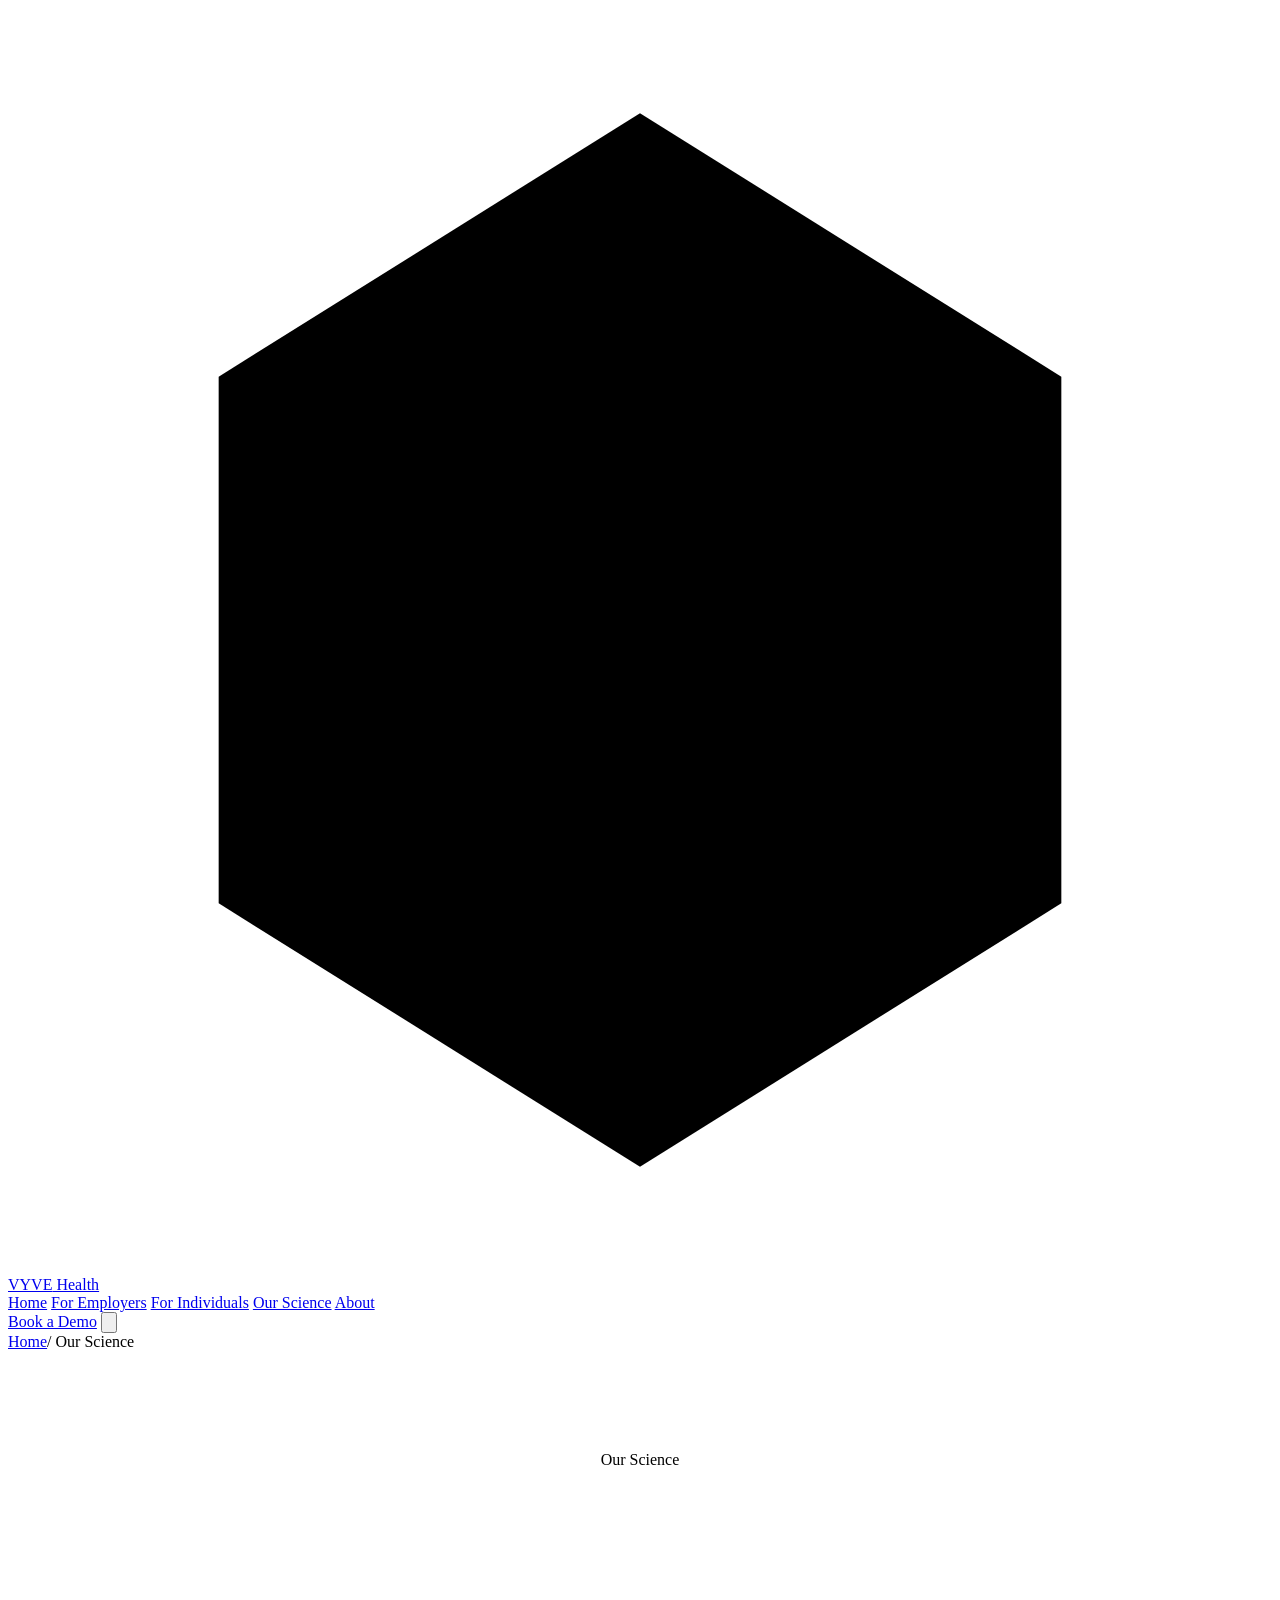
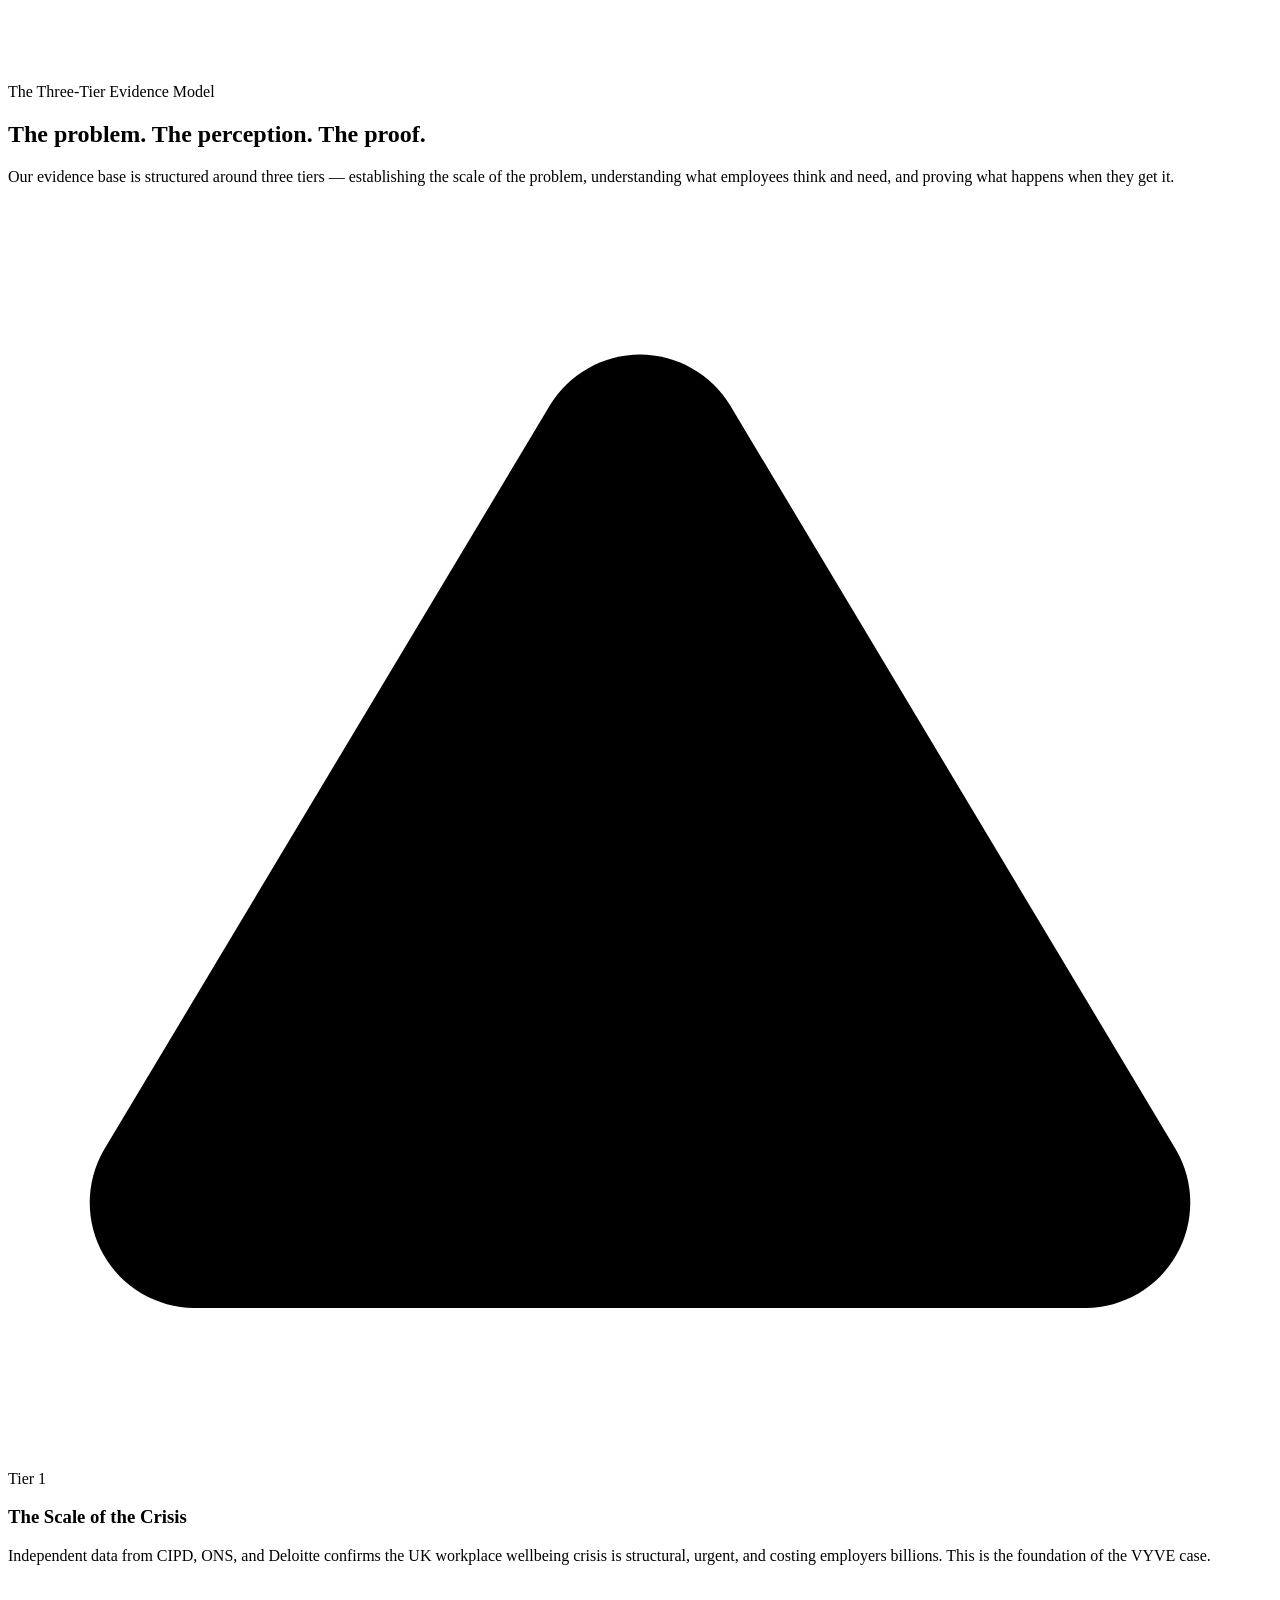
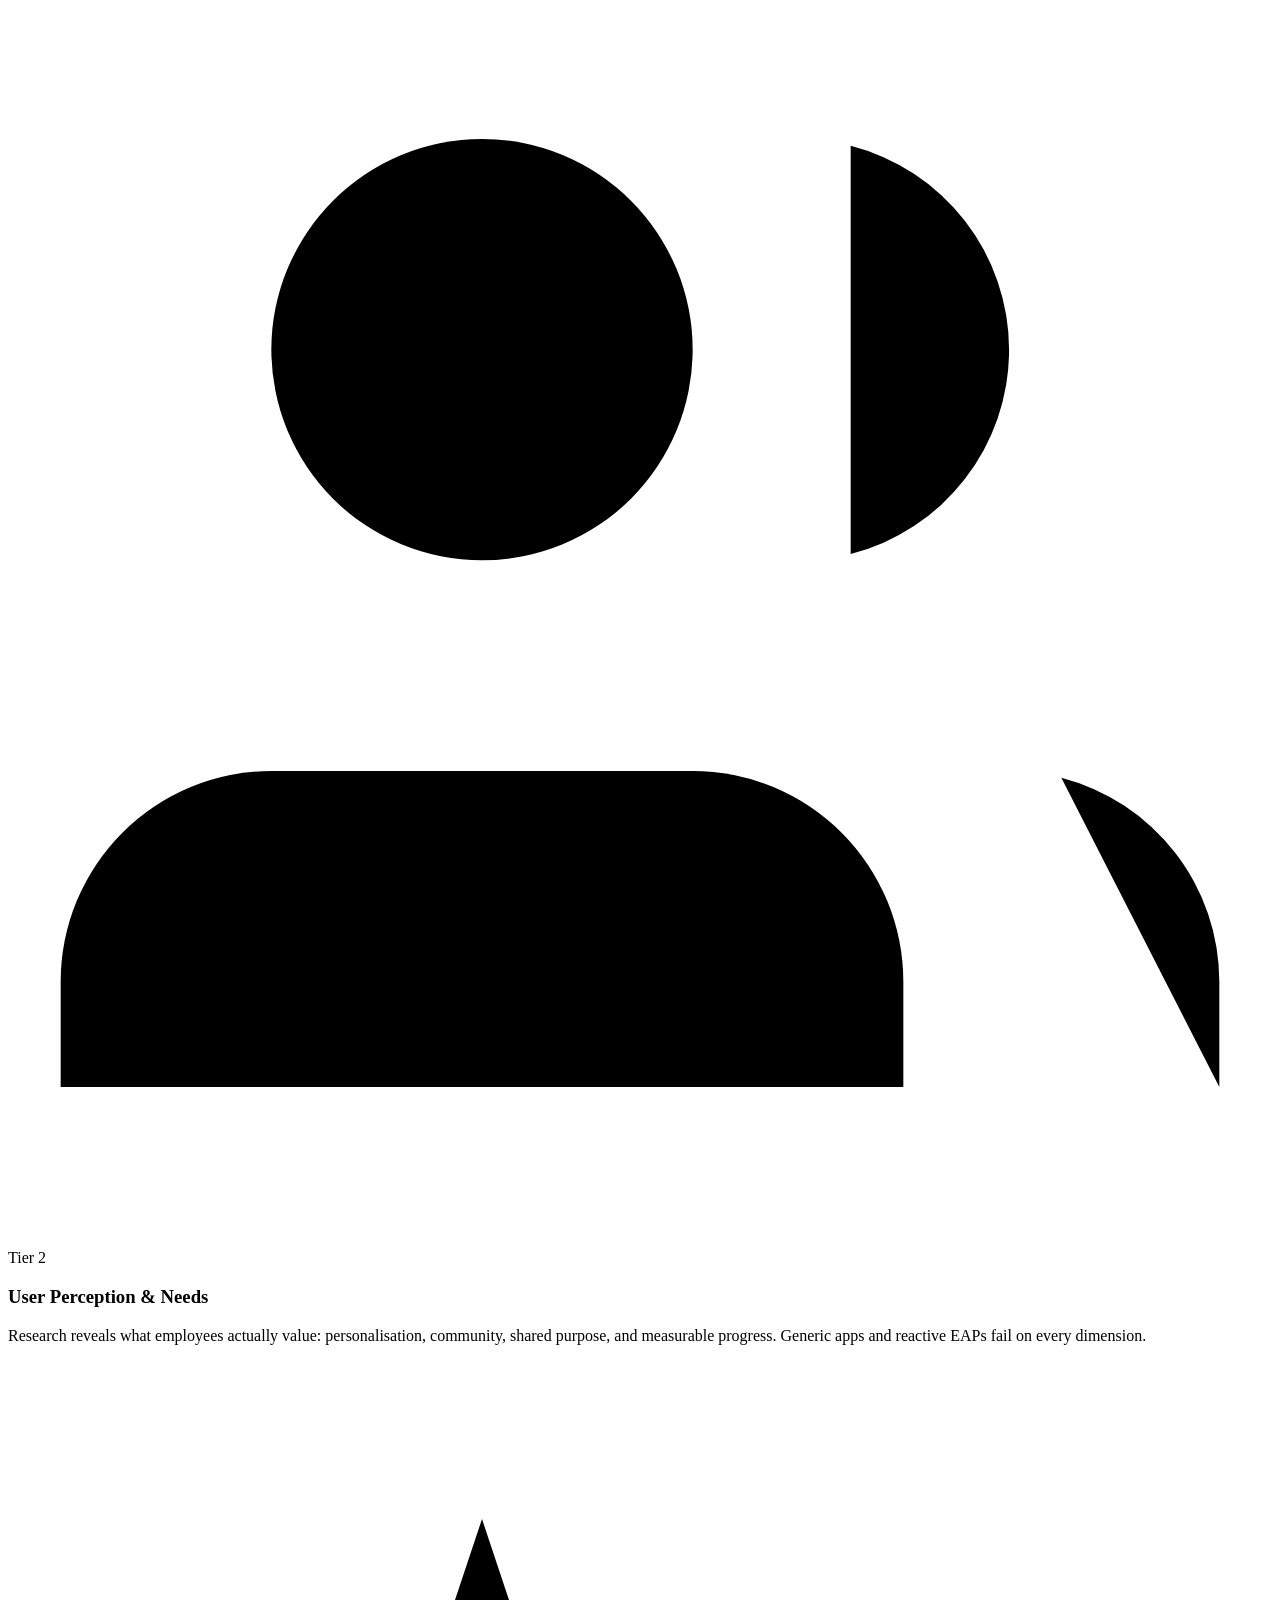
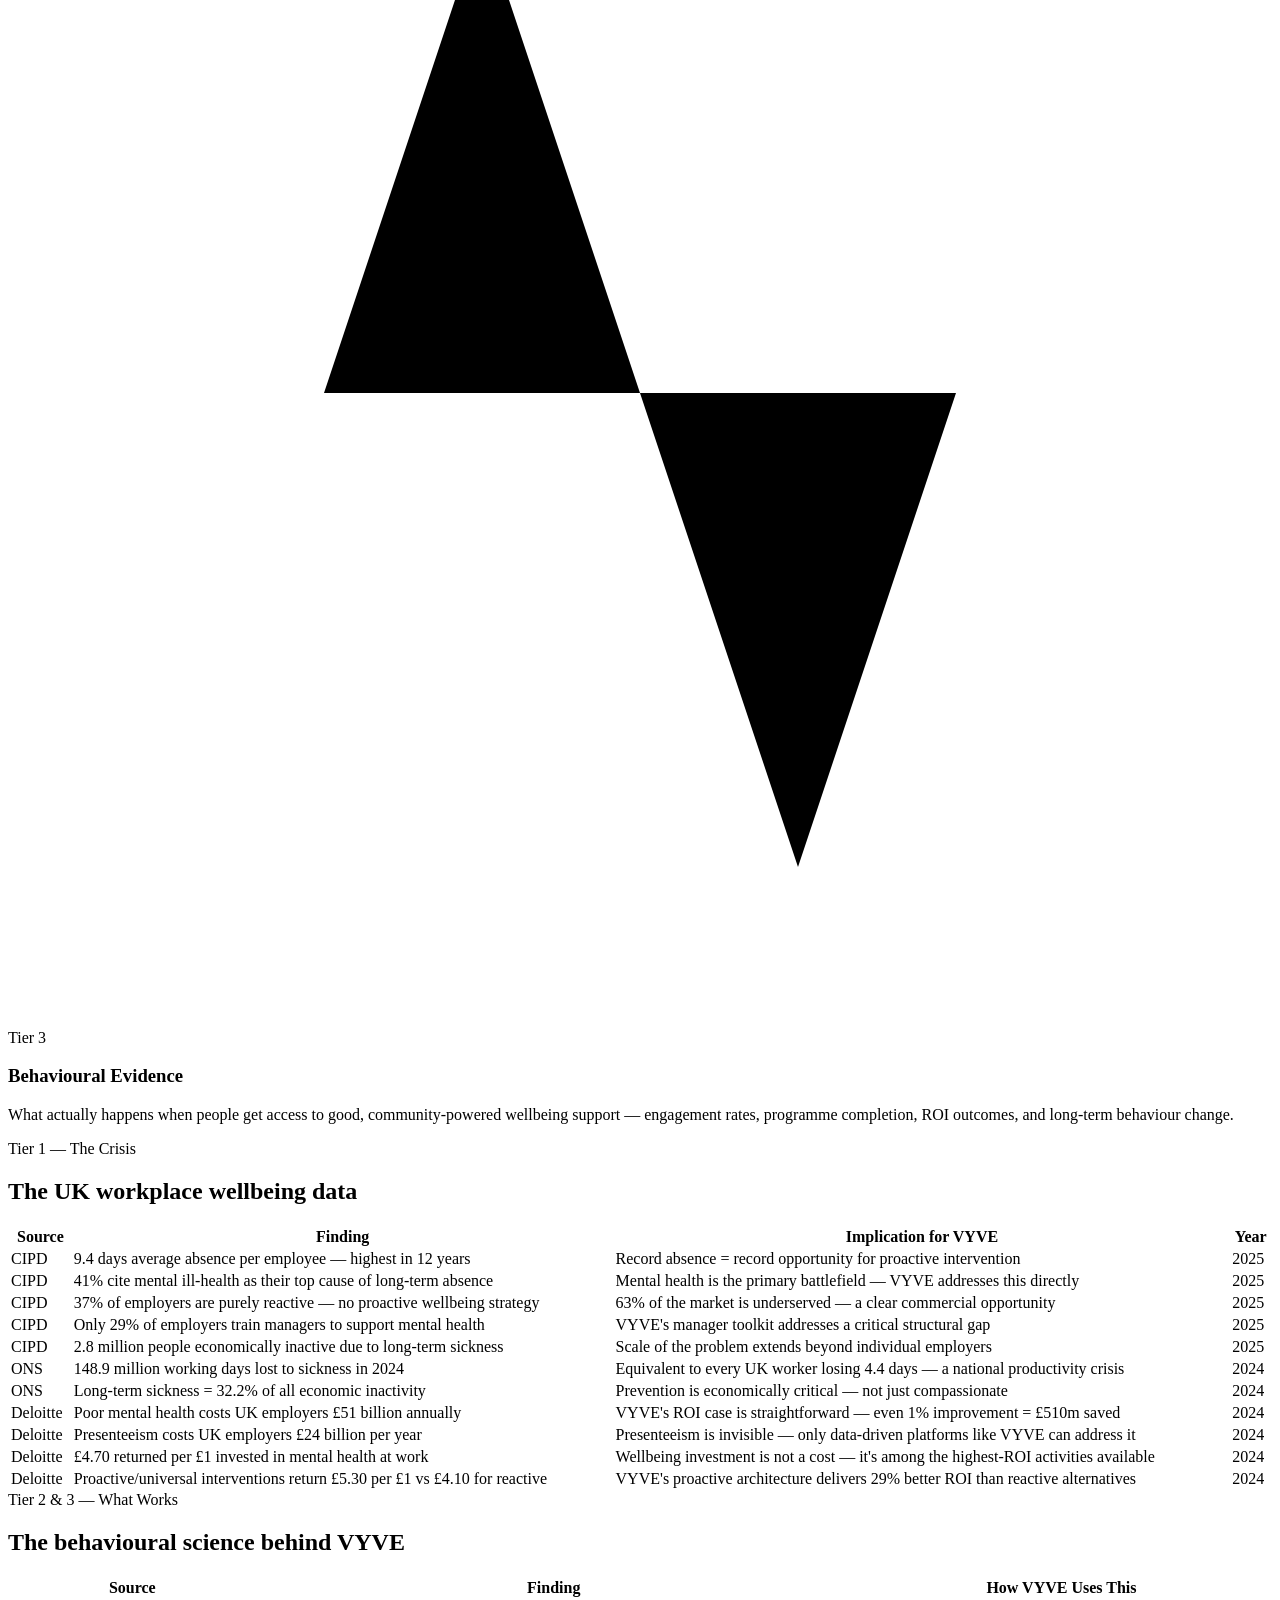
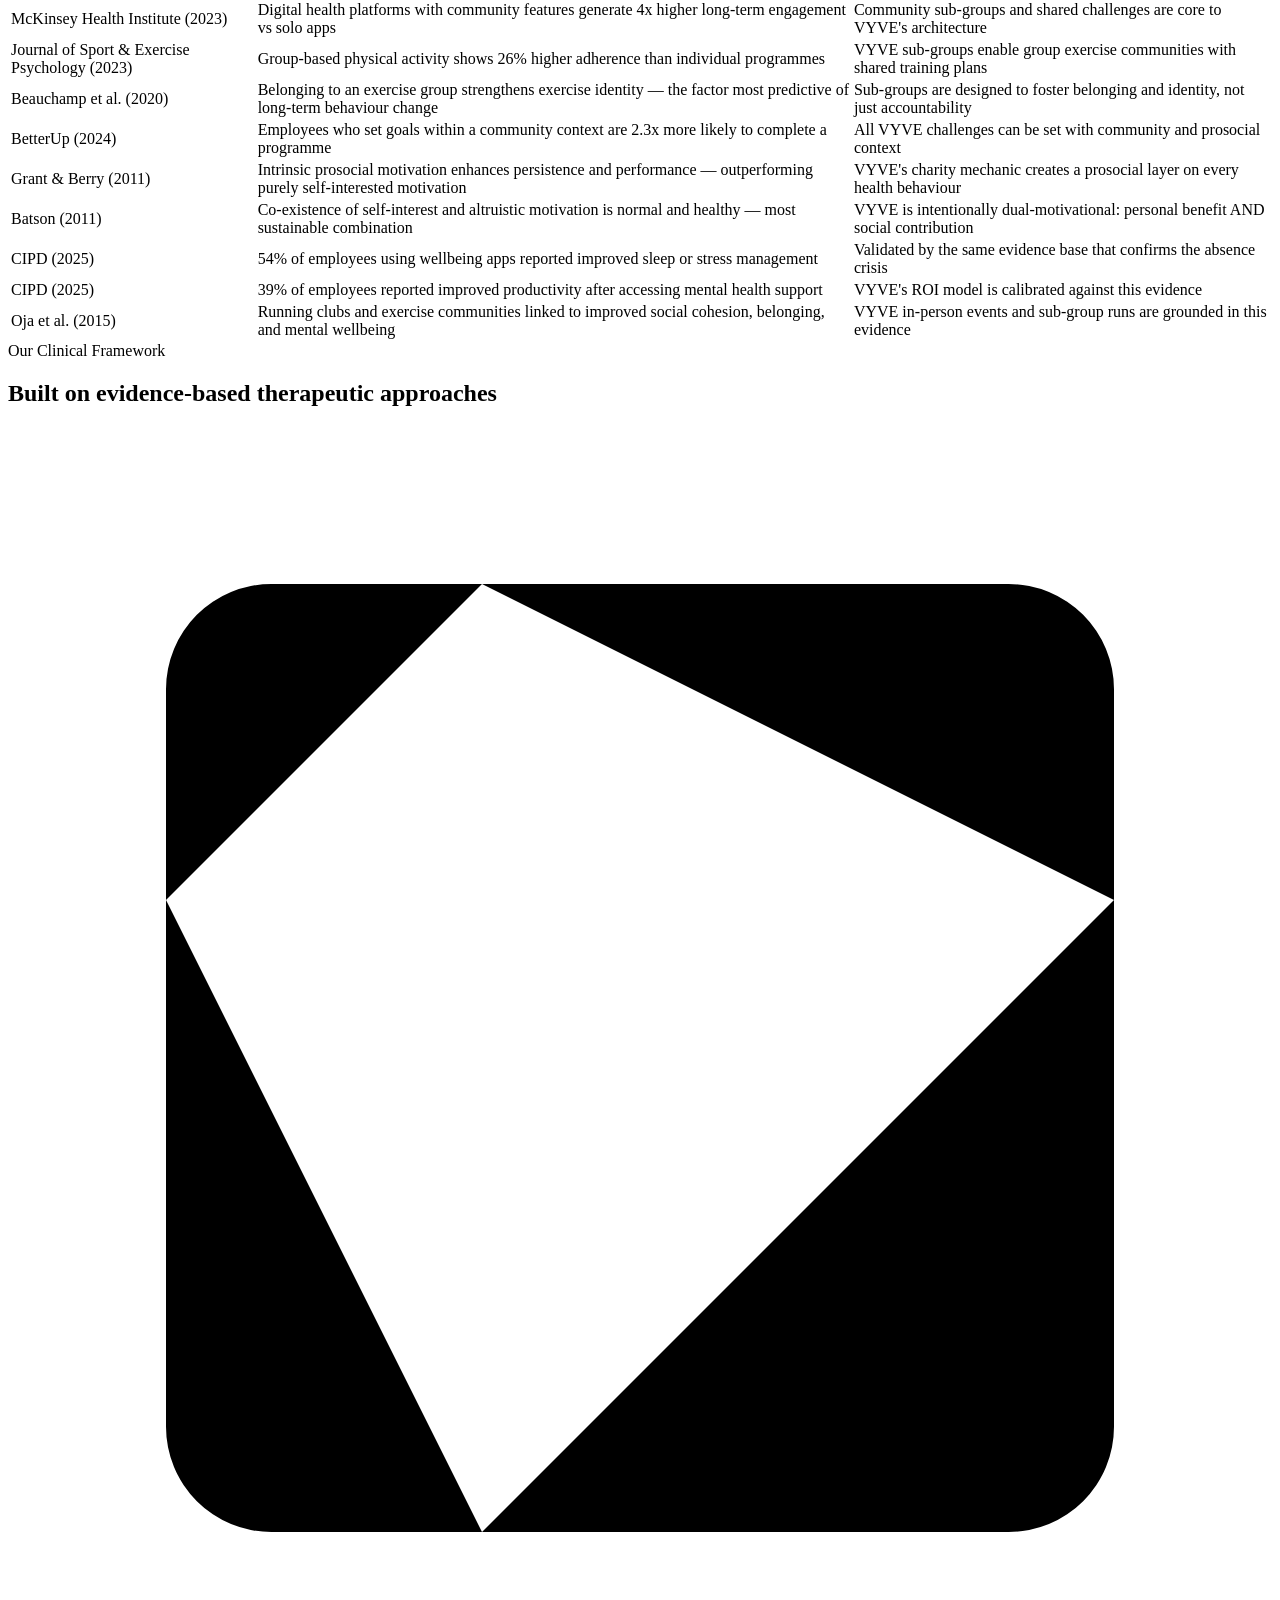
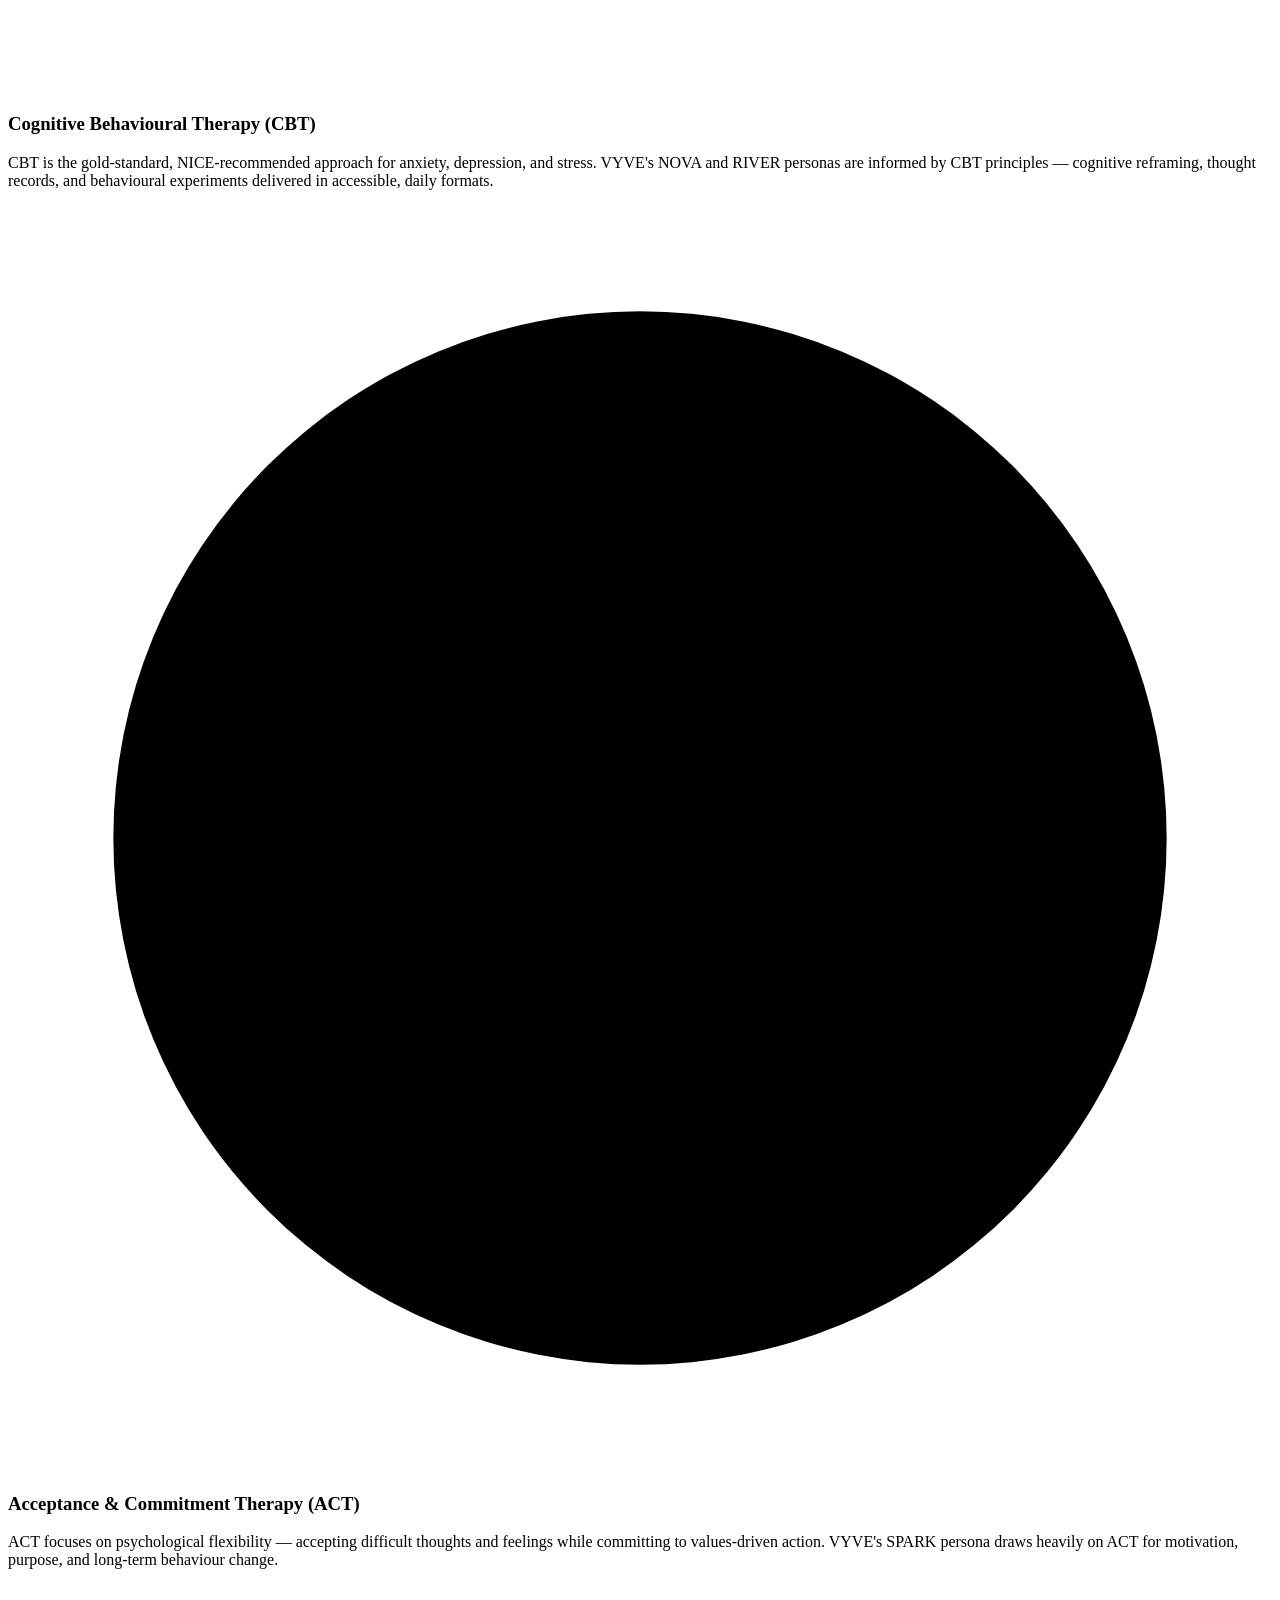
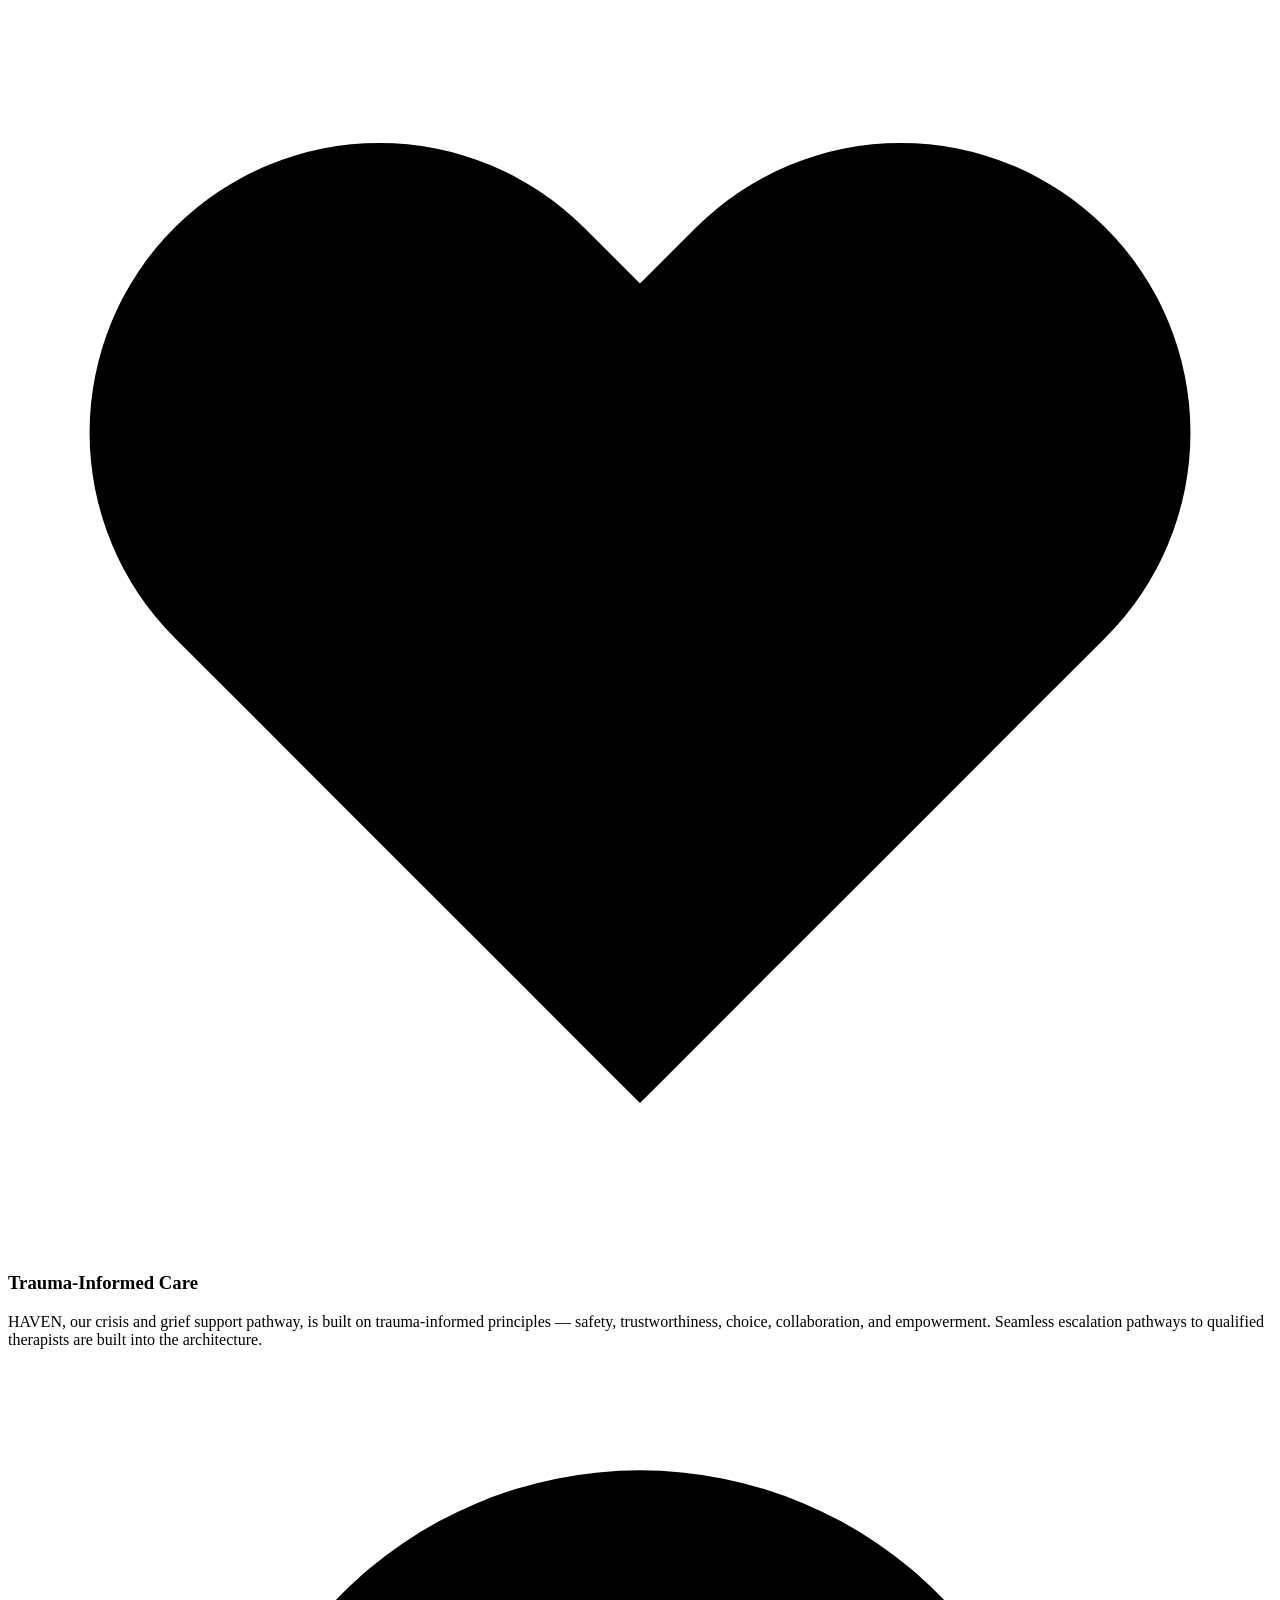
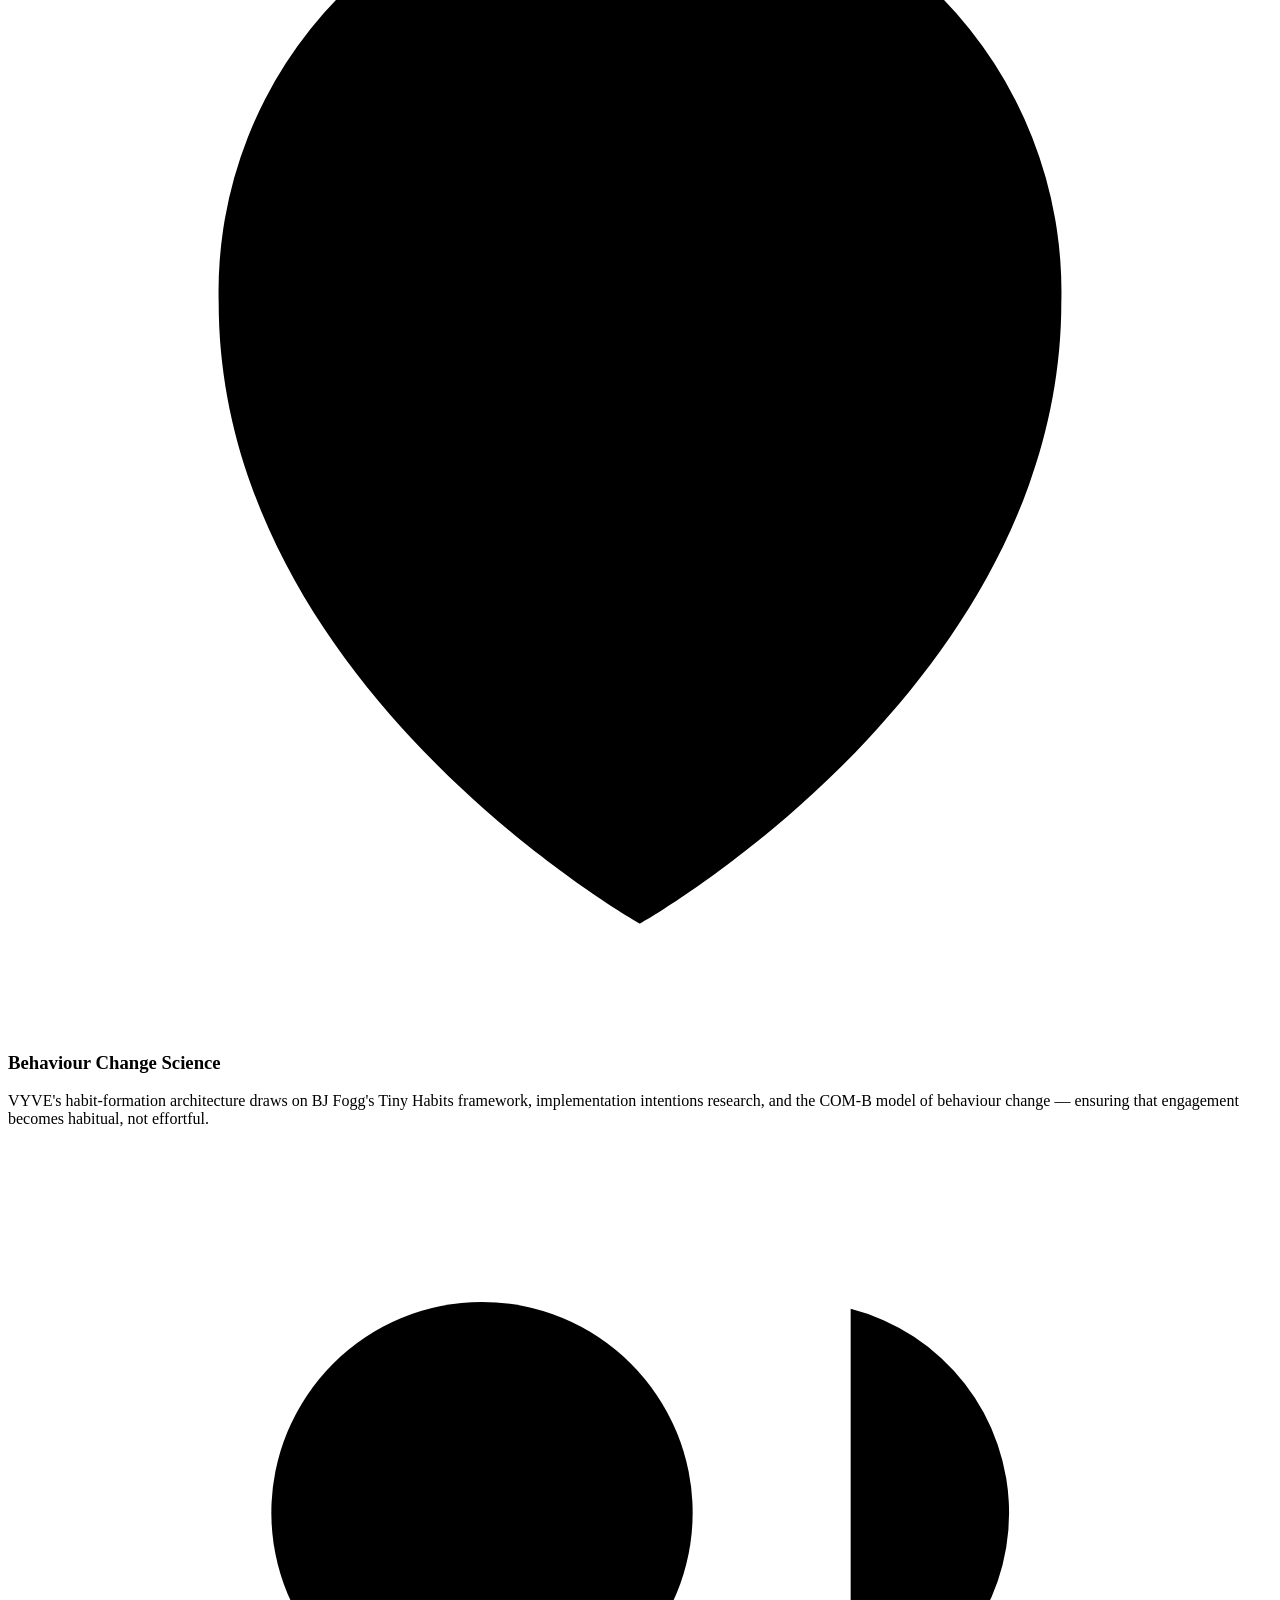
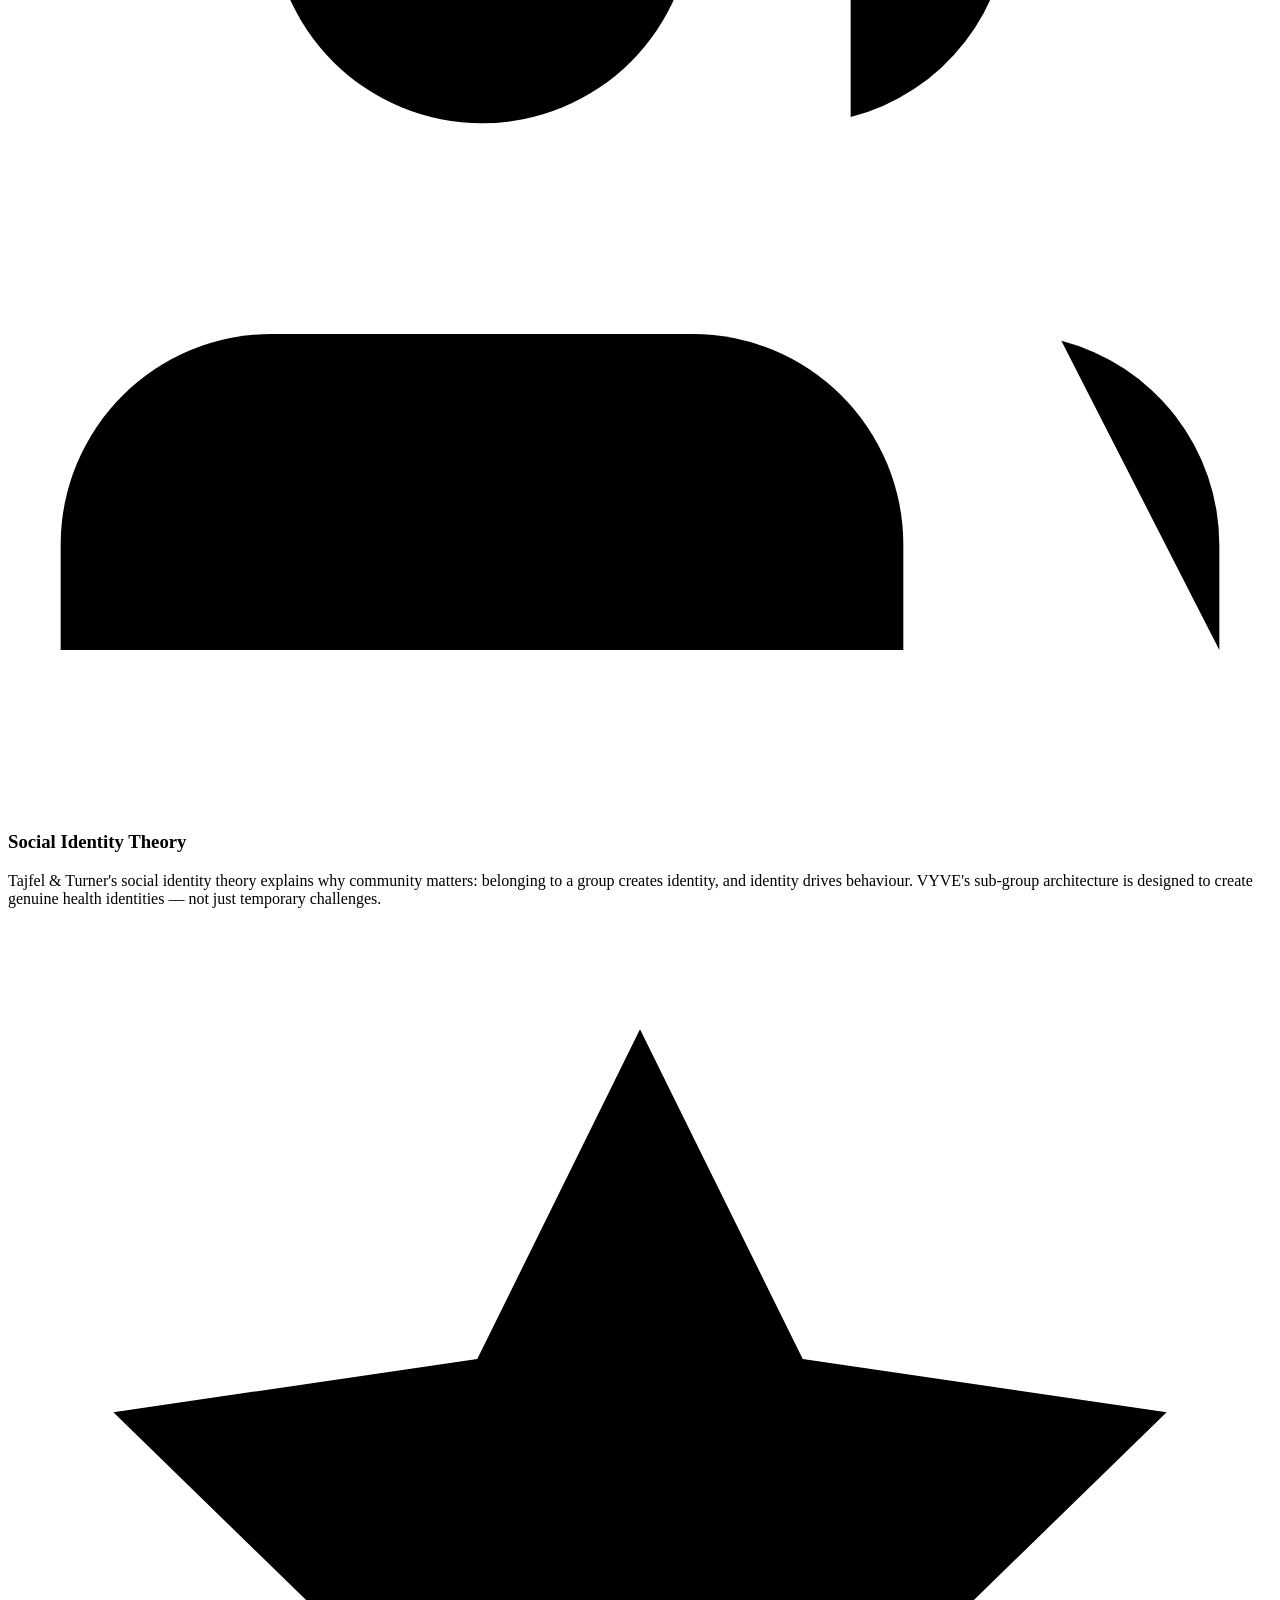
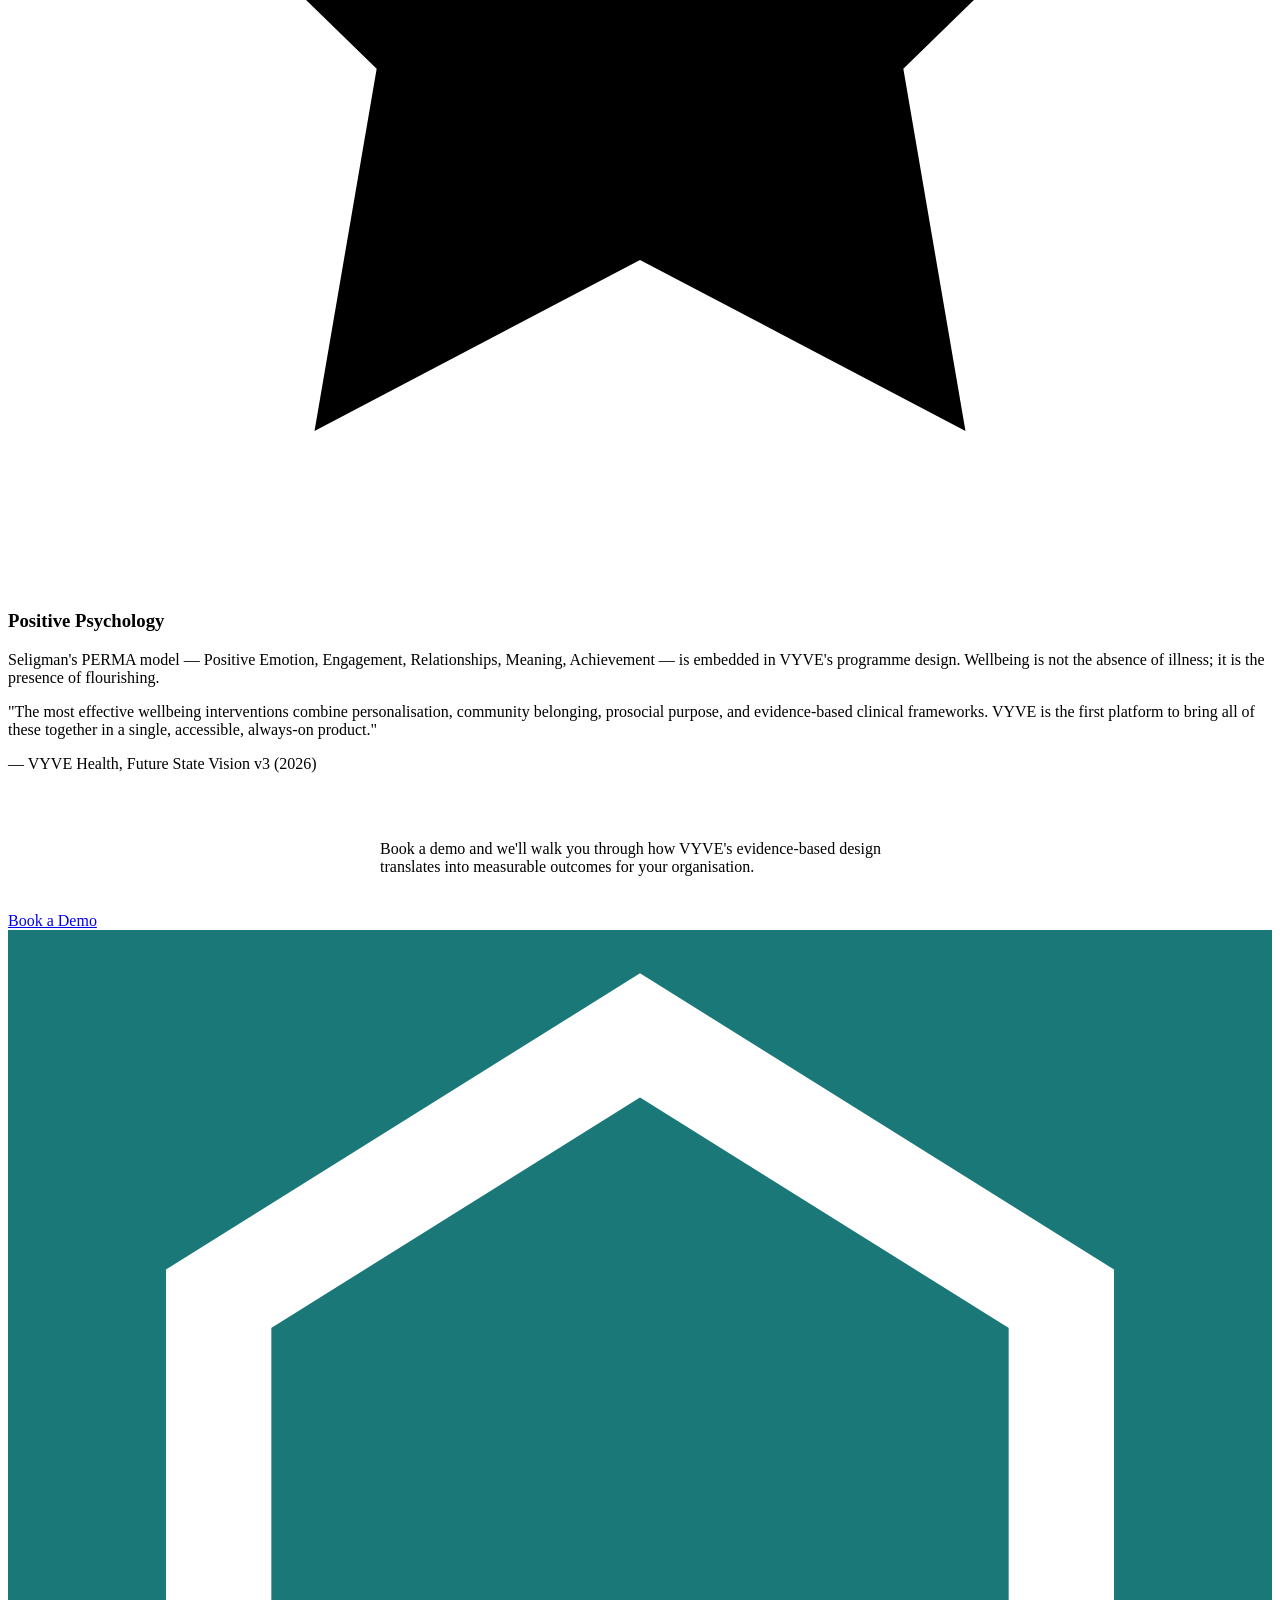
==== commit f701a95e: "Add files via upload" ====
--- a/index.html
+++ b/index.html
@@ -3,8 +3,8 @@
 <head>
 <meta charset="UTF-8">
 <meta name="viewport" content="width=device-width,initial-scale=1">
-<title>Proactive Wellbeing Platform — VYVE Health</title>
-<meta name="description" content="VYVE Health — The UK's most complete proactive wellbeing platform for employers and individuals.">
+<title>Our Science — VYVE Health</title>
+<meta name="description" content="VYVE Health is grounded in independent research — Deloitte, CIPD, ONS, and peer-reviewed behavioural science. See the evidence.">
 <link rel="preconnect" href="https://fonts.googleapis.com">
 <link href="https://fonts.googleapis.com/css2?family=Inter:wght@400;500;600;700&family=Playfair+Display:ital,wght@0,600;0,700;1,600&display=swap" rel="stylesheet">
 <link rel="stylesheet" href="styles.css">
@@ -19,10 +19,10 @@
       <span class="nav__logo-text">VYVE<span> Health</span></span>
     </a>
     <div class="nav__links">
-      <a href="index.html" class="nav__link active">Home</a>
+      <a href="index.html" class="nav__link">Home</a>
       <a href="employers.html" class="nav__link employer">For Employers</a>
       <a href="individuals.html" class="nav__link individual">For Individuals</a>
-      <a href="science.html" class="nav__link">Our Science</a>
+      <a href="science.html" class="nav__link active">Our Science</a>
       <a href="about.html" class="nav__link">About</a>
     </div>
     <a href="employers.html#demo" class="btn btn--primary nav__cta">Book a Demo</a>
@@ -32,228 +32,166 @@
   </div>
 </nav>
 
-<!-- HERO -->
-<section class="hero hero--home" style="padding:120px 0 100px">
-  <div class="container">
-    <div class="hero__grid">
-      <div>
-        <span class="label fade-up" style="display:block;margin-bottom:20px">The Proactive Wellbeing Revolution</span>
-        <h1 class="display fade-up" style="color:white;margin-bottom:24px">Good health<br>shouldn't be<br>reactive.</h1>
-        <p class="lead fade-up" style="color:rgba(255,255,255,0.8);margin-bottom:36px;max-width:520px">VYVE Health is the UK's most complete employee wellbeing platform — combining AI-powered personalisation, clinical expertise, and community to make proactive health the default for every working person.</p>
-        <div class="hero__btns fade-up">
-          <a href="employers.html" class="btn btn--white btn--lg">
-            <svg viewBox="0 0 24 24" fill="none" stroke="currentColor" stroke-width="2"><rect x="2" y="3" width="20" height="14" rx="2"/><path d="M8 21h8M12 17v4"/></svg>
-            For Employers
-          </a>
-          <a href="individuals.html" class="btn btn--outline btn--lg" style="border-color:rgba(255,255,255,0.5);color:white">
-            <svg viewBox="0 0 24 24" fill="none" stroke="currentColor" stroke-width="2"><circle cx="12" cy="8" r="4"/><path d="M4 20c0-4 3.6-7 8-7s8 3 8 7"/></svg>
-            For Individuals
-          </a>
-        </div>
-      </div>
-      <div class="hero__image fade-in">
-        <img src="images/hero.jpg" alt="VYVE Health — proactive wellbeing" loading="eager"/>
-      </div>
-    </div>
-  </div>
-</section>
-
-<!-- STAT STRIP -->
-<div class="stat-strip">
-  <div class="container">
-    <div class="stat-strip__inner">
-      <div class="stat-item">
-        <div class="stat-item__value"><span data-target="148.9" data-suffix="m">148.9m</span></div>
-        <div class="stat-item__label">Working days lost to sickness</div>
-        <div class="stat-item__source">ONS 2024</div>
-      </div>
-      <div class="stat-item">
-        <div class="stat-item__value"><span data-target="51" data-prefix="£" data-suffix="bn">£51bn</span></div>
-        <div class="stat-item__label">Cost to UK employers per year</div>
-        <div class="stat-item__source">Deloitte 2024</div>
-      </div>
-      <div class="stat-item">
-        <div class="stat-item__value" style="color:#FFD700"><span data-target="4.7" data-prefix="£">£4.7</span></div>
-        <div class="stat-item__label">Returned per £1 invested in mental health</div>
-        <div class="stat-item__source">Deloitte 2024</div>
-      </div>
-      <div class="stat-item">
-        <div class="stat-item__value"><span data-target="9.4">9.4</span></div>
-        <div class="stat-item__label">Days absence per employee per year</div>
-        <div class="stat-item__source">CIPD 2025 — 12-year record</div>
-      </div>
-      <div class="stat-item">
-        <div class="stat-item__value"><span data-target="37" data-suffix="%">37%</span></div>
-        <div class="stat-item__label">Of employers are purely reactive</div>
-        <div class="stat-item__source">CIPD 2025</div>
-      </div>
+<div class="breadcrumb">
+  <div class="container">
+    <div class="breadcrumb__inner">
+      <a href="index.html">Home</a><span class="breadcrumb__sep">/</span>
+      <span>Our Science</span>
     </div>
   </div>
 </div>
 
-<!-- TWO PATHS -->
+<section class="hero hero--about" style="padding:100px 0 80px">
+  <div class="container container--narrow" style="text-align:center">
+    <span class="label" style="color:var(--teal-md)">Our Science</span>
+    <h1 class="display" style="color:white;margin-bottom:24px">Not a hunch.<br>A body of proof.</h1>
+    <p class="lead" style="color:rgba(255,255,255,0.82);max-width:600px;margin:0 auto">Every aspect of VYVE is grounded in peer-reviewed research and the most current UK workplace data available. Here is the evidence that shapes everything we build.</p>
+  </div>
+</section>
+
+<!-- THREE TIER MODEL -->
 <section class="section">
   <div class="container">
     <div class="section__header">
-      <span class="label">Who We Serve</span>
-      <h2 class="headline">A platform built for two audiences.<br>One shared mission.</h2>
-      <p class="lead">Whether you're an HR leader trying to reduce absence and prove ROI, or an individual looking to take control of your health — VYVE has a home for you.</p>
-    </div>
-    <div class="cards cards--2" style="gap:32px">
-      <div class="card" style="border-left:4px solid var(--teal);padding:40px">
-        <div class="card__label">For Employers & HR Leaders</div>
-        <h3 class="card__title" style="font-size:1.6rem">Transform your workforce wellbeing. Prove it with data.</h3>
-        <p class="card__body" style="margin-bottom:24px">CIPD data shows 37% of employers have no proactive wellbeing strategy. VYVE gives you the platform, the data, and the evidence to change that — with measurable ROI from month one.</p>
-        <ul class="check-list" style="margin-bottom:28px">
-          <li>Reduce absence with proactive, preventative support</li>
-          <li>Real-time employer dashboard and ROI reporting</li>
-          <li>The 6 VYVE Enterprise Promises — measurable outcomes</li>
-          <li>Works for 50 or 50,000 employees</li>
-        </ul>
-        <a href="employers.html" class="btn btn--primary">Explore for Employers →</a>
-      </div>
-      <div class="card" style="border-left:4px solid var(--teal-lt);padding:40px">
-        <div class="card__label">For Individuals</div>
-        <h3 class="card__title" style="font-size:1.6rem">Your wellbeing, personalised. Your community, waiting.</h3>
-        <p class="card__body" style="margin-bottom:24px">Most wellbeing apps are generic. VYVE learns who you are — your stressors, your goals, your life stage — and builds a personalised health journey that actually sticks, supported by community and real experts.</p>
-        <ul class="check-list" style="margin-bottom:28px">
-          <li>AI-powered personalised wellbeing journey (PAD)</li>
-          <li>5 expert mental health pathways to match your needs</li>
-          <li>Community sub-groups for shared goals</li>
-          <li>Every activity supports a charity you choose</li>
-        </ul>
-        <a href="individuals.html" class="btn btn--outline">Explore for Individuals →</a>
-      </div>
-    </div>
-  </div>
-</section>
-
-<!-- THE PROBLEM -->
+      <span class="label">The Three-Tier Evidence Model</span>
+      <h2 class="headline">The problem. The perception. The proof.</h2>
+      <p class="lead">Our evidence base is structured around three tiers — establishing the scale of the problem, understanding what employees think and need, and proving what happens when they get it.</p>
+    </div>
+    <div class="cards cards--3" style="gap:24px">
+      <div class="card card--dark fade-up">
+        <div class="card__icon"><svg viewBox="0 0 24 24"><path d="M10.29 3.86L1.82 18a2 2 0 0 0 1.71 3h16.94a2 2 0 0 0 1.71-3L13.71 3.86a2 2 0 0 0-3.42 0z"/><line x1="12" y1="9" x2="12" y2="13"/><line x1="12" y1="17" x2="12.01" y2="17"/></svg></div>
+        <div class="card__label">Tier 1</div>
+        <h3 class="card__title">The Scale of the Crisis</h3>
+        <p class="card__body">Independent data from CIPD, ONS, and Deloitte confirms the UK workplace wellbeing crisis is structural, urgent, and costing employers billions. This is the foundation of the VYVE case.</p>
+      </div>
+      <div class="card card--teal fade-up">
+        <div class="card__icon"><svg viewBox="0 0 24 24"><path d="M17 21v-2a4 4 0 0 0-4-4H5a4 4 0 0 0-4 4v2"/><circle cx="9" cy="7" r="4"/><path d="M23 21v-2a4 4 0 0 0-3-3.87M16 3.13a4 4 0 0 1 0 7.75"/></svg></div>
+        <div class="card__label">Tier 2</div>
+        <h3 class="card__title">User Perception & Needs</h3>
+        <p class="card__body">Research reveals what employees actually value: personalisation, community, shared purpose, and measurable progress. Generic apps and reactive EAPs fail on every dimension.</p>
+      </div>
+      <div class="card fade-up" style="border-color:var(--teal)">
+        <div class="card__icon"><svg viewBox="0 0 24 24"><polyline points="22,12 18,12 15,21 9,3 6,12 2,12"/></svg></div>
+        <div class="card__label">Tier 3</div>
+        <h3 class="card__title">Behavioural Evidence</h3>
+        <p class="card__body">What actually happens when people get access to good, community-powered wellbeing support — engagement rates, programme completion, ROI outcomes, and long-term behaviour change.</p>
+      </div>
+    </div>
+  </div>
+</section>
+
+<!-- FULL EVIDENCE TABLE -->
 <section class="section section--light">
   <div class="container">
-    <div class="two-col">
-      <div>
-        <span class="label">The Problem We're Solving</span>
-        <h2 class="subhead" style="color:var(--dark);margin-bottom:16px">Organisations are trying. Most are failing.</h2>
-        <p class="lead" style="margin-bottom:20px">UK employers spend millions on wellbeing benefits that barely move the needle. EAPs with 3–6% utilisation. Gym memberships employees forget. One-off workshops that change nothing.</p>
-        <p style="color:var(--grey);font-size:0.95rem;line-height:1.75;margin-bottom:24px">The CIPD's 2025 report found that while most organisations have wellbeing programmes, only 51% evaluate their effectiveness, and just 29% train line managers to support mental health. The result: 148.9 million working days lost to sickness in 2024 alone (ONS).</p>
-        <p style="color:var(--grey);font-size:0.95rem;line-height:1.75;margin-bottom:28px">Deloitte (2024) estimates poor mental health costs UK employers £51 billion annually — £24 billion of that from presenteeism: employees showing up but unable to function. This is a systemic failure that demands a systemic solution.</p>
-        <a href="science.html" class="btn btn--outline">See the Evidence →</a>
-      </div>
-      <div class="two-col__image">
-        <img src="images/problem.jpg" alt="The workplace wellbeing problem" loading="lazy"/>
-      </div>
-    </div>
-  </div>
-</section>
-
-<!-- VYVE DIFFERENCE -->
+    <div class="section__header">
+      <span class="label">Tier 1 — The Crisis</span>
+      <h2 class="headline">The UK workplace wellbeing data</h2>
+    </div>
+    <div style="overflow-x:auto">
+    <table class="data-table" style="width:100%">
+      <thead><tr><th>Source</th><th>Finding</th><th>Implication for VYVE</th><th>Year</th></tr></thead>
+      <tbody>
+        <tr><td class="highlight">CIPD</td><td>9.4 days average absence per employee — highest in 12 years</td><td>Record absence = record opportunity for proactive intervention</td><td>2025</td></tr>
+        <tr><td class="highlight">CIPD</td><td>41% cite mental ill-health as their top cause of long-term absence</td><td>Mental health is the primary battlefield — VYVE addresses this directly</td><td>2025</td></tr>
+        <tr><td class="highlight">CIPD</td><td>37% of employers are purely reactive — no proactive wellbeing strategy</td><td>63% of the market is underserved — a clear commercial opportunity</td><td>2025</td></tr>
+        <tr><td class="highlight">CIPD</td><td>Only 29% of employers train managers to support mental health</td><td>VYVE's manager toolkit addresses a critical structural gap</td><td>2025</td></tr>
+        <tr><td class="highlight">CIPD</td><td>2.8 million people economically inactive due to long-term sickness</td><td>Scale of the problem extends beyond individual employers</td><td>2025</td></tr>
+        <tr><td class="highlight">ONS</td><td>148.9 million working days lost to sickness in 2024</td><td>Equivalent to every UK worker losing 4.4 days — a national productivity crisis</td><td>2024</td></tr>
+        <tr><td class="highlight">ONS</td><td>Long-term sickness = 32.2% of all economic inactivity</td><td>Prevention is economically critical — not just compassionate</td><td>2024</td></tr>
+        <tr><td class="highlight">Deloitte</td><td>Poor mental health costs UK employers £51 billion annually</td><td>VYVE's ROI case is straightforward — even 1% improvement = £510m saved</td><td>2024</td></tr>
+        <tr><td class="highlight">Deloitte</td><td>Presenteeism costs UK employers £24 billion per year</td><td>Presenteeism is invisible — only data-driven platforms like VYVE can address it</td><td>2024</td></tr>
+        <tr><td class="highlight">Deloitte</td><td>£4.70 returned per £1 invested in mental health at work</td><td>Wellbeing investment is not a cost — it's among the highest-ROI activities available</td><td>2024</td></tr>
+        <tr><td class="highlight">Deloitte</td><td>Proactive/universal interventions return £5.30 per £1 vs £4.10 for reactive</td><td>VYVE's proactive architecture delivers 29% better ROI than reactive alternatives</td><td>2024</td></tr>
+      </tbody>
+    </table>
+    </div>
+  </div>
+</section>
+
 <section class="section">
   <div class="container">
     <div class="section__header">
-      <span class="label">The VYVE Difference</span>
-      <h2 class="headline">Proactive. Personalised. Proven.</h2>
-      <p class="lead">We don't just treat the symptoms. We build the conditions where people thrive.</p>
+      <span class="label">Tier 2 & 3 — What Works</span>
+      <h2 class="headline">The behavioural science behind VYVE</h2>
+    </div>
+    <div style="overflow-x:auto">
+    <table class="data-table" style="width:100%">
+      <thead><tr><th>Source</th><th>Finding</th><th>How VYVE Uses This</th></tr></thead>
+      <tbody>
+        <tr><td class="highlight">McKinsey Health Institute (2023)</td><td>Digital health platforms with community features generate 4x higher long-term engagement vs solo apps</td><td>Community sub-groups and shared challenges are core to VYVE's architecture</td></tr>
+        <tr><td class="highlight">Journal of Sport & Exercise Psychology (2023)</td><td>Group-based physical activity shows 26% higher adherence than individual programmes</td><td>VYVE sub-groups enable group exercise communities with shared training plans</td></tr>
+        <tr><td class="highlight">Beauchamp et al. (2020)</td><td>Belonging to an exercise group strengthens exercise identity — the factor most predictive of long-term behaviour change</td><td>Sub-groups are designed to foster belonging and identity, not just accountability</td></tr>
+        <tr><td class="highlight">BetterUp (2024)</td><td>Employees who set goals within a community context are 2.3x more likely to complete a programme</td><td>All VYVE challenges can be set with community and prosocial context</td></tr>
+        <tr><td class="highlight">Grant & Berry (2011)</td><td>Intrinsic prosocial motivation enhances persistence and performance — outperforming purely self-interested motivation</td><td>VYVE's charity mechanic creates a prosocial layer on every health behaviour</td></tr>
+        <tr><td class="highlight">Batson (2011)</td><td>Co-existence of self-interest and altruistic motivation is normal and healthy — most sustainable combination</td><td>VYVE is intentionally dual-motivational: personal benefit AND social contribution</td></tr>
+        <tr><td class="highlight">CIPD (2025)</td><td>54% of employees using wellbeing apps reported improved sleep or stress management</td><td>Validated by the same evidence base that confirms the absence crisis</td></tr>
+        <tr><td class="highlight">CIPD (2025)</td><td>39% of employees reported improved productivity after accessing mental health support</td><td>VYVE's ROI model is calibrated against this evidence</td></tr>
+        <tr><td class="highlight">Oja et al. (2015)</td><td>Running clubs and exercise communities linked to improved social cohesion, belonging, and mental wellbeing</td><td>VYVE in-person events and sub-group runs are grounded in this evidence</td></tr>
+      </tbody>
+    </table>
+    </div>
+  </div>
+</section>
+
+<!-- CLINICAL FRAMEWORK -->
+<section class="section section--light">
+  <div class="container">
+    <div class="section__header">
+      <span class="label">Our Clinical Framework</span>
+      <h2 class="headline">Built on evidence-based therapeutic approaches</h2>
     </div>
     <div class="cards cards--3" style="gap:24px">
       <div class="card fade-up">
-        <div class="card__icon"><svg viewBox="0 0 24 24"><path d="M12 2L2 7l10 5 10-5-10-5z"/><path d="M2 17l10 5 10-5"/><path d="M2 12l10 5 10-5"/></svg></div>
-        <div class="card__label">Intelligence</div>
-        <h3 class="card__title">PAD — Your Personal AI Director</h3>
-        <p class="card__body">Our AI engine learns your patterns, predicts your needs, and personalises your entire wellbeing experience. Not a chatbot. Not a quiz. A genuine AI coach that evolves with you.</p>
-      </div>
-      <div class="card fade-up">
-        <div class="card__icon"><svg viewBox="0 0 24 24"><path d="M17 21v-2a4 4 0 0 0-4-4H5a4 4 0 0 0-4 4v2"/><circle cx="9" cy="7" r="4"/><path d="M23 21v-2a4 4 0 0 0-3-3.87"/><path d="M16 3.13a4 4 0 0 1 0 7.75"/></svg></div>
-        <div class="card__label">Community</div>
-        <h3 class="card__title">Sub-Groups, Challenges & Shared Goals</h3>
-        <p class="card__body">Group-based wellbeing shows 26% higher adherence than solo programmes. VYVE's community layer — sub-groups, challenges, leaderboards — makes health a shared experience, not a solo struggle.</p>
-      </div>
-      <div class="card fade-up">
-        <div class="card__icon"><svg viewBox="0 0 24 24"><path d="M22 12h-4l-3 9L9 3l-3 9H2"/></svg></div>
-        <div class="card__label">Evidence</div>
-        <h3 class="card__title">Data-Driven from Day One</h3>
-        <p class="card__body">Employers get a real-time dashboard showing absence patterns, engagement levels, and ROI. Every VYVE feature is grounded in peer-reviewed research and CIPD, Deloitte, and ONS data.</p>
-      </div>
-      <div class="card fade-up">
-        <div class="card__icon"><svg viewBox="0 0 24 24"><path d="M4.5 6.375a4.125 4.125 0 1 0 8.25 0 4.125 4.125 0 0 0-8.25 0zm9.75 0a4.125 4.125 0 1 0 8.25 0 4.125 4.125 0 0 0-8.25 0zM4.5 18.75a4.125 4.125 0 1 0 8.25 0 4.125 4.125 0 0 0-8.25 0zm9.75 0a4.125 4.125 0 1 0 8.25 0 4.125 4.125 0 0 0-8.25 0z"/></svg></div>
-        <div class="card__label">Holistic</div>
-        <h3 class="card__title">10 Pillars Across the Whole Person</h3>
-        <p class="card__body">Mental health, physical health, financial wellbeing, sleep, social connection, therapy, retreats, education — VYVE addresses every dimension of health, not just the ones that show up on a sick note.</p>
+        <div class="card__icon"><svg viewBox="0 0 24 24"><path d="M9 3H5a2 2 0 0 0-2 2v4m6-6h10a2 2 0 0 1 2 2v4M9 3v18m0 0h10a2 2 0 0 0 2-2V9M9 21H5a2 2 0 0 1-2-2V9m0 0h18"/></svg></div>
+        <h3 class="card__title">Cognitive Behavioural Therapy (CBT)</h3>
+        <p class="card__body">CBT is the gold-standard, NICE-recommended approach for anxiety, depression, and stress. VYVE's NOVA and RIVER personas are informed by CBT principles — cognitive reframing, thought records, and behavioural experiments delivered in accessible, daily formats.</p>
+      </div>
+      <div class="card fade-up">
+        <div class="card__icon"><svg viewBox="0 0 24 24"><circle cx="12" cy="12" r="10"/><path d="M12 8v4l3 3"/></svg></div>
+        <h3 class="card__title">Acceptance & Commitment Therapy (ACT)</h3>
+        <p class="card__body">ACT focuses on psychological flexibility — accepting difficult thoughts and feelings while committing to values-driven action. VYVE's SPARK persona draws heavily on ACT for motivation, purpose, and long-term behaviour change.</p>
+      </div>
+      <div class="card fade-up">
+        <div class="card__icon"><svg viewBox="0 0 24 24"><path d="M20.84 4.61a5.5 5.5 0 0 0-7.78 0L12 5.67l-1.06-1.06a5.5 5.5 0 0 0-7.78 7.78l1.06 1.06L12 21.23l7.78-7.78 1.06-1.06a5.5 5.5 0 0 0 0-7.78z"/></svg></div>
+        <h3 class="card__title">Trauma-Informed Care</h3>
+        <p class="card__body">HAVEN, our crisis and grief support pathway, is built on trauma-informed principles — safety, trustworthiness, choice, collaboration, and empowerment. Seamless escalation pathways to qualified therapists are built into the architecture.</p>
       </div>
       <div class="card fade-up">
         <div class="card__icon"><svg viewBox="0 0 24 24"><path d="M12 22s-8-4.5-8-11.8A8 8 0 0 1 12 2a8 8 0 0 1 8 8.2c0 7.3-8 11.8-8 11.8z"/></svg></div>
-        <div class="card__label">Purpose</div>
-        <h3 class="card__title">Every Step Supports a Charity</h3>
-        <p class="card__body">Our charity mechanic means employee activity automatically generates charitable donations. Behavioural science confirms: prosocial motivation dramatically increases long-term engagement and programme completion.</p>
-      </div>
-      <div class="card fade-up">
-        <div class="card__icon"><svg viewBox="0 0 24 24"><path d="M13 2L3 14h9l-1 8 10-12h-9l1-8z"/></svg></div>
-        <div class="card__label">Expertise</div>
-        <h3 class="card__title">Clinically Informed, Expertly Delivered</h3>
-        <p class="card__body">VYVE's 5 AI-guided mental health personas are built on evidence-based therapeutic frameworks. Every programme is clinically reviewed. Our ambassador network brings world-class practitioners directly to your workforce.</p>
-      </div>
-    </div>
-  </div>
-</section>
-
-<!-- SOCIAL MISSION -->
+        <h3 class="card__title">Behaviour Change Science</h3>
+        <p class="card__body">VYVE's habit-formation architecture draws on BJ Fogg's Tiny Habits framework, implementation intentions research, and the COM-B model of behaviour change — ensuring that engagement becomes habitual, not effortful.</p>
+      </div>
+      <div class="card fade-up">
+        <div class="card__icon"><svg viewBox="0 0 24 24"><path d="M17 21v-2a4 4 0 0 0-4-4H5a4 4 0 0 0-4 4v2"/><circle cx="9" cy="7" r="4"/><path d="M23 21v-2a4 4 0 0 0-3-3.87M16 3.13a4 4 0 0 1 0 7.75"/></svg></div>
+        <h3 class="card__title">Social Identity Theory</h3>
+        <p class="card__body">Tajfel & Turner's social identity theory explains why community matters: belonging to a group creates identity, and identity drives behaviour. VYVE's sub-group architecture is designed to create genuine health identities — not just temporary challenges.</p>
+      </div>
+      <div class="card fade-up">
+        <div class="card__icon"><svg viewBox="0 0 24 24"><path d="M12 2l3.09 6.26L22 9.27l-5 4.87 1.18 6.88L12 17.77l-6.18 3.25L7 14.14 2 9.27l6.91-1.01L12 2z"/></svg></div>
+        <h3 class="card__title">Positive Psychology</h3>
+        <p class="card__body">Seligman's PERMA model — Positive Emotion, Engagement, Relationships, Meaning, Achievement — is embedded in VYVE's programme design. Wellbeing is not the absence of illness; it is the presence of flourishing.</p>
+      </div>
+    </div>
+  </div>
+</section>
+
+<!-- CALLOUT -->
 <section class="section section--dark">
-  <div class="container">
-    <div class="two-col" style="gap:60px">
-      <div>
-        <span class="label" style="color:var(--teal-lt)">Our Social Mission</span>
-        <h2 class="subhead" style="color:white;margin-bottom:18px">Health with purpose.<br>Every step counts.</h2>
-        <p style="color:var(--teal-md);font-size:0.95rem;line-height:1.75;margin-bottom:20px">VYVE's charity mechanic is built into the platform DNA. Employee activity — workouts, mindfulness sessions, challenges completed — automatically generates micro-donations to charities chosen by your workforce.</p>
-        <p style="color:var(--teal-md);font-size:0.95rem;line-height:1.75;margin-bottom:28px">Behavioural research (Grant & Berry, 2011; Batson, 2011) confirms that combining self-improvement with prosocial purpose creates significantly stronger motivation and persistence than either motivation alone. This isn't just a feel-good feature — it's a clinically informed engagement mechanic.</p>
-        <div style="display:grid;grid-template-columns:1fr 1fr;gap:16px">
-          <div style="background:rgba(255,255,255,0.06);border-radius:10px;padding:20px;text-align:center">
-            <div style="font-size:1.8rem;font-weight:700;color:var(--teal-lt)">£1m+</div>
-            <div style="font-size:0.82rem;color:var(--teal-md);margin-top:4px">Annual giving target at scale</div>
-          </div>
-          <div style="background:rgba(255,255,255,0.06);border-radius:10px;padding:20px;text-align:center">
-            <div style="font-size:1.8rem;font-weight:700;color:var(--teal-lt)">2.3x</div>
-            <div style="font-size:0.82rem;color:var(--teal-md);margin-top:4px">Higher programme completion with prosocial goals</div>
-          </div>
-        </div>
-      </div>
-      <div class="two-col__image">
-        <img src="images/charity.jpg" alt="VYVE charity mission" loading="lazy"/>
-      </div>
-    </div>
-  </div>
-</section>
-
-<!-- QUICK EVIDENCE -->
-<section class="section section--light">
-  <div class="container">
-    <div class="section__header">
-      <span class="label">Built on Evidence</span>
-      <h2 class="headline">Not a hunch. A body of proof.</h2>
-      <p class="lead">Every aspect of VYVE is grounded in independent, peer-reviewed research and the most current UK workplace data available.</p>
-    </div>
-    <div class="evidence-grid">
-      <div class="evidence-card fade-up"><div class="evidence-card__source">Deloitte — 2024</div><div class="evidence-card__stat">£4.70</div><div class="evidence-card__desc">Returned for every £1 invested in mental health at work — rising to £5.30 for proactive, universal interventions like VYVE.</div></div>
-      <div class="evidence-card fade-up"><div class="evidence-card__source">ONS — 2024</div><div class="evidence-card__stat">148.9m</div><div class="evidence-card__desc">Working days lost to sickness in 2024. Long-term sickness now represents 32.2% of all economic inactivity in the UK.</div></div>
-      <div class="evidence-card fade-up"><div class="evidence-card__source">CIPD — 2025</div><div class="evidence-card__stat">9.4 days</div><div class="evidence-card__desc">Average sickness absence per employee — the highest recorded in 12 years. Mental ill-health is the single biggest cause.</div></div>
-      <div class="evidence-card fade-up"><div class="evidence-card__source">McKinsey Health Institute — 2023</div><div class="evidence-card__stat">4x</div><div class="evidence-card__desc">Higher long-term engagement on digital health platforms with community features vs solo-use apps.</div></div>
-      <div class="evidence-card fade-up"><div class="evidence-card__source">Sport & Exercise Psychology — 2023</div><div class="evidence-card__stat">26%</div><div class="evidence-card__desc">Higher adherence to physical activity programmes when conducted in groups vs individually.</div></div>
-      <div class="evidence-card fade-up"><div class="evidence-card__source">BetterUp — 2024</div><div class="evidence-card__stat">2.3x</div><div class="evidence-card__desc">More likely to complete a wellness programme when goals are set within a community or prosocial context.</div></div>
-    </div>
-    <div style="text-align:center;margin-top:40px">
-      <a href="science.html" class="btn btn--outline">Read the Full Evidence Base →</a>
-    </div>
-  </div>
-</section>
-
-<!-- CTA -->
+  <div class="container container--narrow">
+    <div class="callout">
+      <p class="callout__quote">"The most effective wellbeing interventions combine personalisation, community belonging, prosocial purpose, and evidence-based clinical frameworks. VYVE is the first platform to bring all of these together in a single, accessible, always-on product."</p>
+      <p class="callout__attr">— VYVE Health, Future State Vision v3 (2026)</p>
+    </div>
+  </div>
+</section>
+
 <section class="cta-section">
   <div class="container">
-    <span class="label" style="display:block;margin-bottom:16px">Ready to transform wellbeing?</span>
-    <h2 class="display" style="color:white;margin-bottom:20px">Join the movement.</h2>
-    <p class="lead" style="color:var(--teal-md);margin-bottom:40px;max-width:560px;margin-left:auto;margin-right:auto">Whether you're an HR leader with 50 employees or 50,000 — or an individual ready to take control of your health — VYVE has a place for you.</p>
+    <h2 class="display" style="color:white;margin-bottom:20px">See the evidence in action.</h2>
+    <p class="lead" style="color:var(--teal-md);margin-bottom:36px;max-width:520px;margin-left:auto;margin-right:auto">Book a demo and we'll walk you through how VYVE's evidence-based design translates into measurable outcomes for your organisation.</p>
     <div class="cta-section__btns">
-      <a href="employers.html#demo" class="btn btn--white btn--lg">Book a Demo for Your Organisation</a>
-      <a href="individuals.html" class="btn btn--outline btn--lg" style="border-color:rgba(255,255,255,0.5);color:white">Start Your Personal Journey</a>
+      <a href="employers.html#demo" class="btn btn--white btn--lg">Book a Demo</a>
+      <a href="about.html" class="btn btn--outline btn--lg" style="border-color:rgba(255,255,255,0.5);color:white">Our Story →</a>
     </div>
   </div>
 </section>
